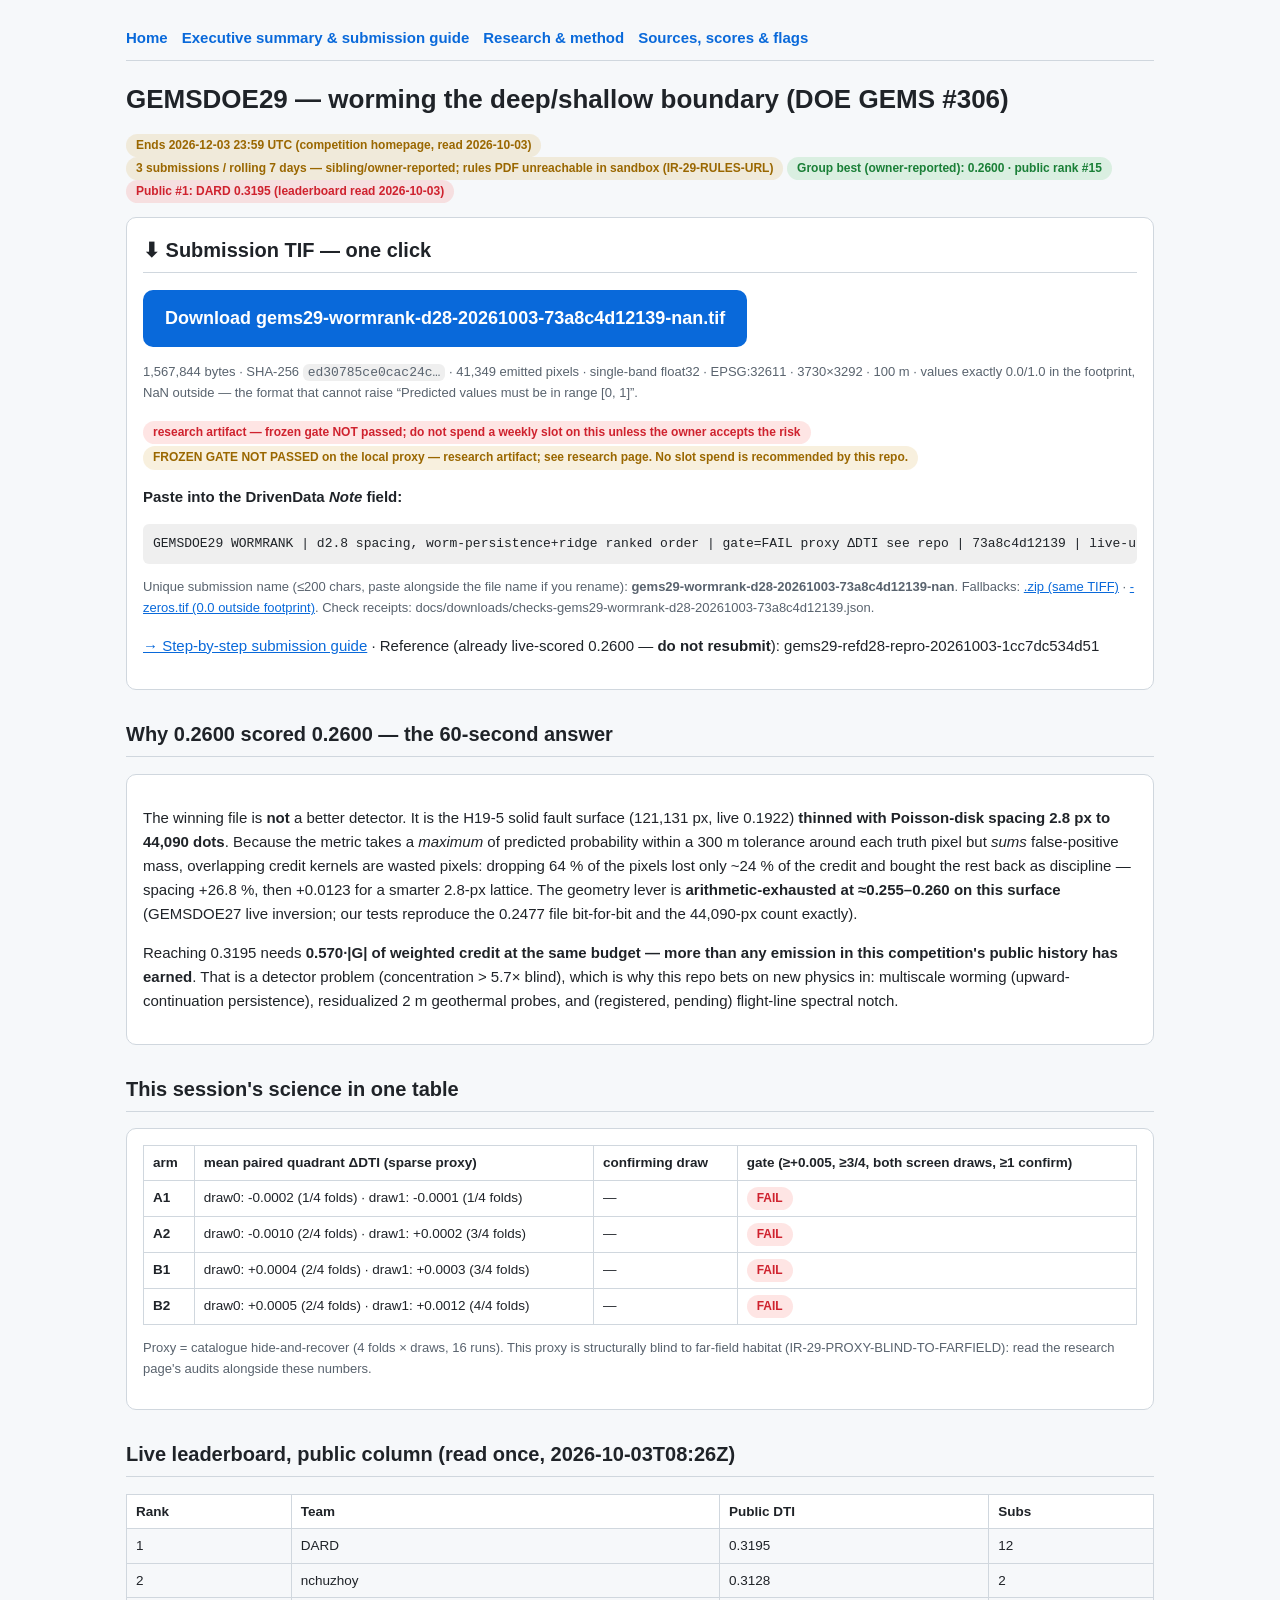
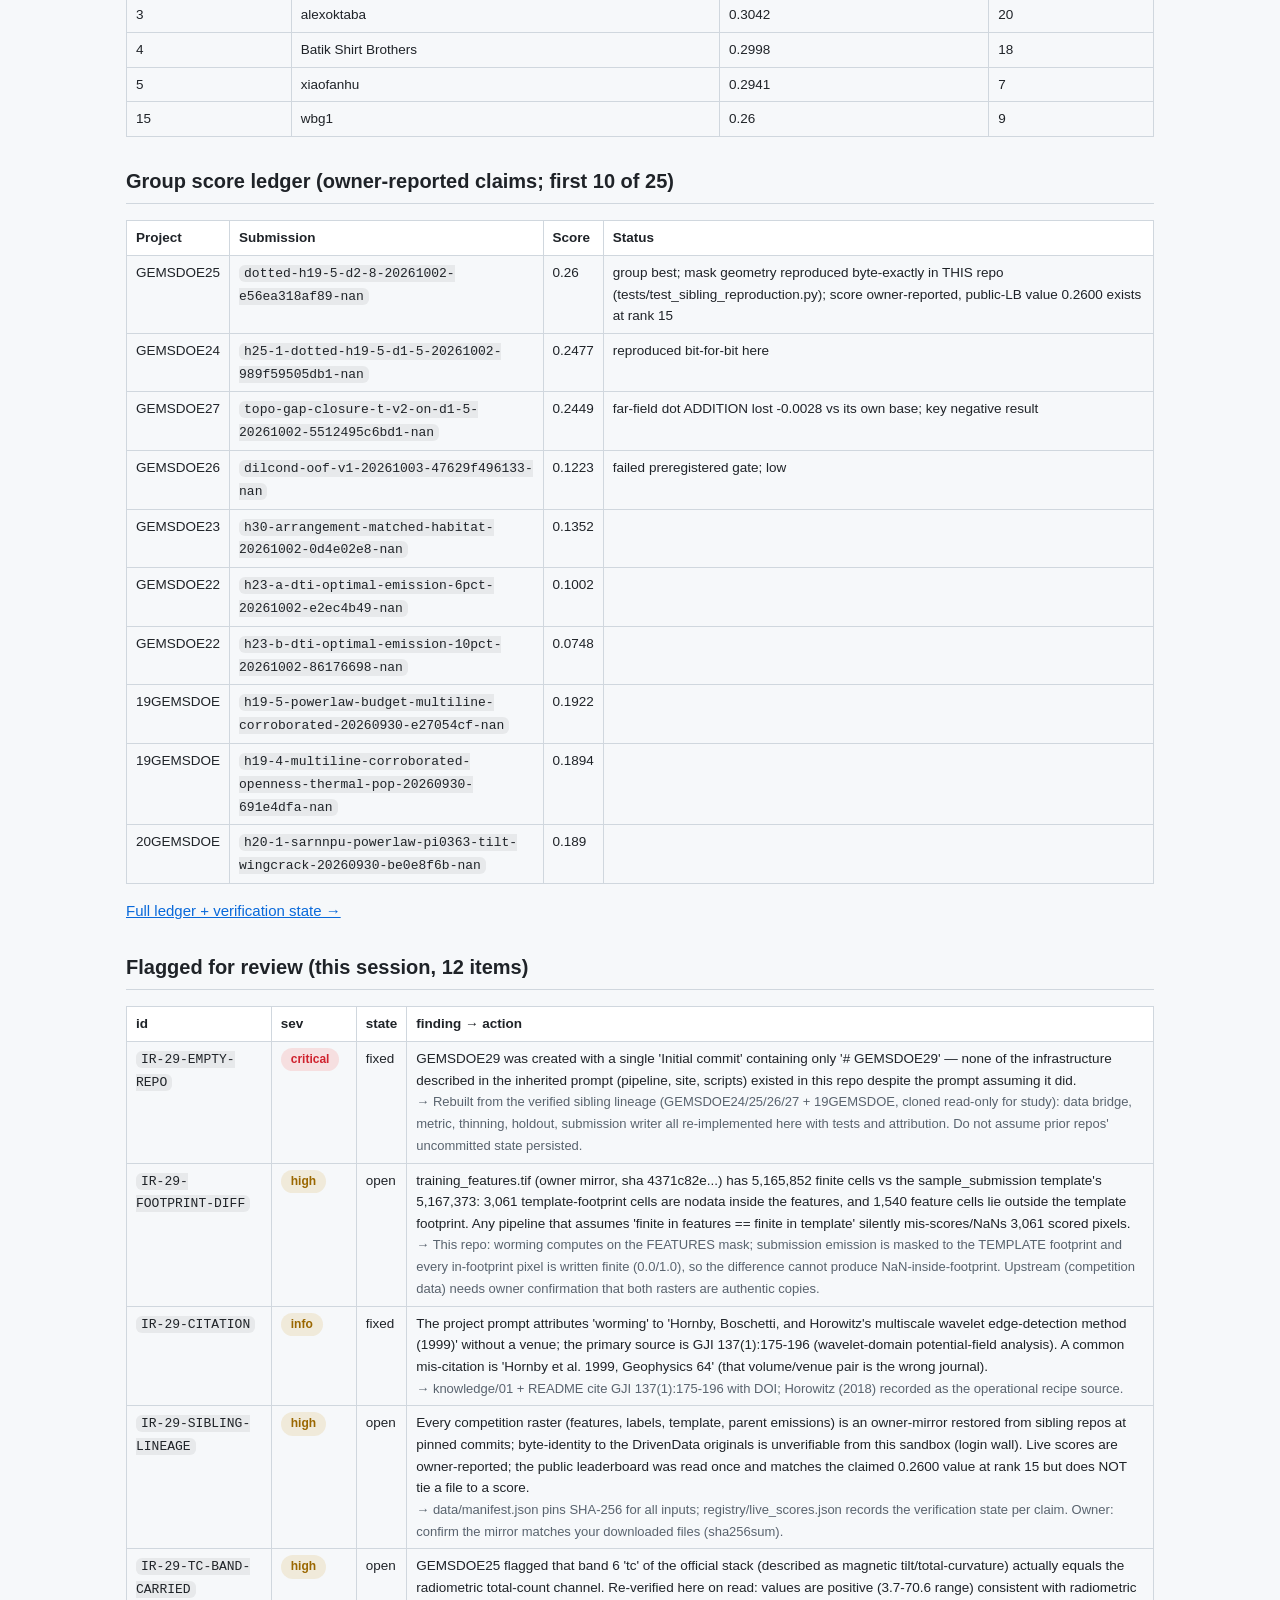
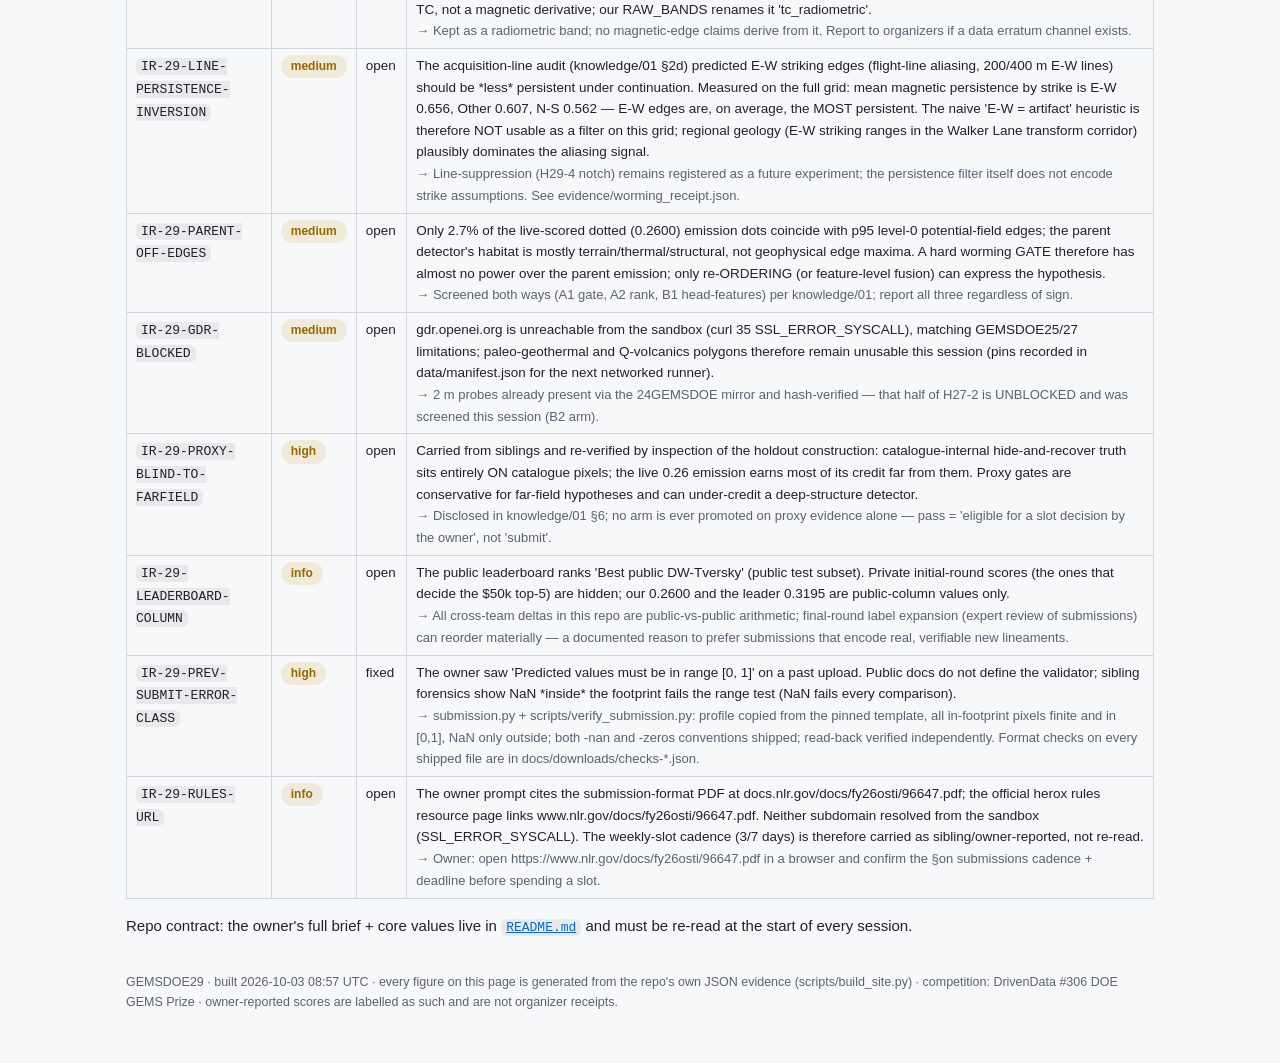
==== index.html @ 58d4c844 "H29 frozen-gate screen complete: all four arms FAIL +0.005 proxy bar (A1 -0.0001/-0.0001, A2 -0.0010" ====
<!doctype html><html lang="en"><head><meta charset="utf-8">
<meta name="viewport" content="width=device-width,initial-scale=1">
<title>GEMSDOE29 — worming the deep/shallow boundary (DOE GEMS #306)</title><style>
:root{--bg:#0f1419;--card:#171e26;--tx:#e6edf3;--mut:#8b98a5;--acc:#4aa3df;--ok:#3fb950;--warn:#d29922;--bad:#f85149;--bd:#2d3640}
@media(prefers-color-scheme:light){:root{--bg:#f6f8fa;--card:#fff;--tx:#1f2328;--mut:#59636e;--bd:#d0d7de;--acc:#0969da;--ok:#1a7f37;--warn:#9a6700;--bad:#cf222e}}
*{box-sizing:border-box}body{margin:0;font:15px/1.6 -apple-system,BlinkMacSystemFont,"Segoe UI",Roboto,Helvetica,Arial,sans-serif;background:var(--bg);color:var(--tx)}
main{max-width:1060px;margin:0 auto;padding:16px}nav{display:flex;gap:14px;flex-wrap:wrap;padding:10px 0;border-bottom:1px solid var(--bd);margin-bottom:18px}
nav a{color:var(--acc);text-decoration:none;font-weight:600}h1{font-size:26px;margin:.2em 0}h2{font-size:20px;margin-top:1.4em;border-bottom:1px solid var(--bd);padding-bottom:6px}h3{font-size:16px;margin-top:1.2em}
.card{background:var(--card);border:1px solid var(--bd);border-radius:10px;padding:16px;margin:14px 0}
.dl{display:inline-block;background:var(--acc);color:#fff!important;font-size:18px;font-weight:700;padding:14px 22px;border-radius:10px;text-decoration:none}
.dl:hover{filter:brightness(1.1)}table{border-collapse:collapse;width:100%;font-size:13.5px}th,td{border:1px solid var(--bd);padding:6px 9px;text-align:left;vertical-align:top}th{background:var(--card)}
.badge{display:inline-block;padding:2px 10px;border-radius:20px;font-size:12px;font-weight:700}
.b-ok{background:rgba(63,185,80,.15);color:var(--ok)}.b-warn{background:rgba(210,153,34,.15);color:var(--warn)}.b-bad{background:rgba(248,81,73,.15);color:var(--bad)}
code,pre{background:rgba(127,127,127,.12);border-radius:6px;font-family:ui-monospace,SFMono-Regular,Menlo,Consolas,monospace;font-size:13px}
pre{padding:10px;overflow:auto}code{padding:1px 5px}a{color:var(--acc)}
.mut{color:var(--mut);font-size:13px}.num{font-variant-numeric:tabular-nums}footer{margin:34px 0;color:var(--mut);font-size:12.5px}
</style></head><body><main>
<nav><a href="index.html">Home</a><a href="docs/executive-summary.html">Executive summary &amp; submission guide</a><a href="docs/research.html">Research &amp; method</a><a href="docs/sources.html">Sources, scores &amp; flags</a></nav>
<h1>GEMSDOE29 — worming the deep/shallow boundary (DOE GEMS #306)</h1>

<p class="mut"><span class="badge b-warn">Ends 2026-12-03 23:59 UTC (competition homepage, read 2026-10-03)</span>
<span class="badge b-warn">3 submissions / rolling 7 days — sibling/owner-reported; rules PDF unreachable in sandbox (IR-29-RULES-URL)</span>
<span class="badge b-ok">Group best (owner-reported): 0.2600 · public rank #15</span>
<span class="badge b-bad">Public #1: DARD 0.3195 (leaderboard read 2026-10-03)</span></p>

<div class="card" id="download">
<h2 style="margin-top:0">⬇ Submission TIF — one click</h2>
<p><a class="dl" href="docs/downloads/gems29-wormrank-d28-20261003-73a8c4d12139-nan.tif">Download gems29-wormrank-d28-20261003-73a8c4d12139-nan.tif</a></p>
<p class="mut">1,567,844 bytes · SHA-256 <code>ed30785ce0cac24c…</code> ·
41,349 emitted pixels · single-band float32 · EPSG:32611 · 3730×3292 · 100 m ·
values exactly 0.0/1.0 in the footprint, NaN outside — the format that cannot raise
“Predicted values must be in range [0, 1]”.</p>
<p><span class="badge b-bad">research artifact — frozen gate NOT passed; do not spend a weekly slot on this unless the owner accepts the risk</span>
<span class="badge b-warn">FROZEN GATE NOT PASSED on the local proxy — research artifact; see research page. No slot spend is recommended by this repo.</span></p>
<p><b>Paste into the DrivenData <i>Note</i> field:</b></p>
<pre>GEMSDOE29 WORMRANK | d2.8 spacing, worm-persistence+ridge ranked order | gate=FAIL proxy ΔDTI see repo | 73a8c4d12139 | live-unverified</pre>
<p class="mut">Unique submission name (≤200 chars, paste alongside the file name if you rename):
<b>gems29-wormrank-d28-20261003-73a8c4d12139-nan</b>. Fallbacks: <a href="docs/downloads/gems29-wormrank-d28-20261003-73a8c4d12139-nan.zip">.zip (same TIFF)</a> ·
<a href="docs/downloads/gems29-wormrank-d28-20261003-73a8c4d12139-zeros.tif">-zeros.tif (0.0 outside footprint)</a>.
Check receipts: docs/downloads/checks-gems29-wormrank-d28-20261003-73a8c4d12139.json.</p>
<p><a href="docs/executive-summary.html">→ Step-by-step submission guide</a> ·
Reference (already live-scored 0.2600 — <b>do not resubmit</b>):
gems29-refd28-repro-20261003-1cc7dc534d51</p>
</div>
<h2>Why 0.2600 scored 0.2600 — the 60-second answer</h2>
<div class="card"><p>The winning file is <b>not</b> a better detector. It is the H19-5 solid fault
surface (121,131 px, live 0.1922) <b>thinned with Poisson-disk spacing 2.8 px to 44,090 dots</b>.
Because the metric takes a <i>maximum</i> of predicted probability within a 300 m tolerance around each
truth pixel but <i>sums</i> false-positive mass, overlapping credit kernels are wasted pixels: dropping
64 % of the pixels lost only ~24 % of the credit and bought the rest back as
discipline — spacing +26.8 %, then +0.0123 for a smarter 2.8-px lattice. The geometry lever is
<b>arithmetic-exhausted at ≈0.255–0.260 on this surface</b> (GEMSDOE27 live inversion; our tests
reproduce the 0.2477 file bit-for-bit and the 44,090-px count exactly).</p>
<p>Reaching 0.3195 needs <b>0.570·|G| of weighted credit at the same budget — more than any emission
in this competition's public history has earned</b>. That is a detector problem (concentration &gt; 5.7×
blind), which is why this repo bets on new physics in: multiscale worming (upward-continuation
persistence), residualized 2 m geothermal probes, and (registered, pending) flight-line spectral notch.</p></div>
<h2>This session's science in one table</h2>
<div class='card'><table><tr><th>arm</th><th>mean paired quadrant ΔDTI (sparse proxy)</th><th>confirming draw</th><th>gate (≥+0.005, ≥3/4, both screen draws, ≥1 confirm)</th></tr><tr><td><b>A1</b></td><td>draw0: -0.0002 (1/4 folds) · draw1: -0.0001 (1/4 folds)</td><td>—</td><td><span class="badge b-bad">FAIL</span></td></tr><tr><td><b>A2</b></td><td>draw0: -0.0010 (2/4 folds) · draw1: +0.0002 (3/4 folds)</td><td>—</td><td><span class="badge b-bad">FAIL</span></td></tr><tr><td><b>B1</b></td><td>draw0: +0.0004 (2/4 folds) · draw1: +0.0003 (3/4 folds)</td><td>—</td><td><span class="badge b-bad">FAIL</span></td></tr><tr><td><b>B2</b></td><td>draw0: +0.0005 (2/4 folds) · draw1: +0.0012 (4/4 folds)</td><td>—</td><td><span class="badge b-bad">FAIL</span></td></tr></table><p class='mut'>Proxy = catalogue hide-and-recover (4 folds × draws, 16 runs). This proxy is structurally blind to far-field habitat (IR-29-PROXY-BLIND-TO-FARFIELD): read the research page's audits alongside these numbers.</p></div>
<h2>Live leaderboard, public column (read once, 2026-10-03T08:26Z)</h2>
<table><tr><th>Rank</th><th>Team</th><th>Public DTI</th><th>Subs</th></tr><tr><td class='num'>1</td><td>DARD</td><td class='num'>0.3195</td><td class='num'>12</td></tr><tr><td class='num'>2</td><td>nchuzhoy</td><td class='num'>0.3128</td><td class='num'>2</td></tr><tr><td class='num'>3</td><td>alexoktaba</td><td class='num'>0.3042</td><td class='num'>20</td></tr><tr><td class='num'>4</td><td>Batik Shirt Brothers</td><td class='num'>0.2998</td><td class='num'>18</td></tr><tr><td class='num'>5</td><td>xiaofanhu</td><td class='num'>0.2941</td><td class='num'>7</td></tr><tr><td class='num'>15</td><td>wbg1</td><td class='num'>0.26</td><td class='num'>9</td></tr></table>
<h2>Group score ledger (owner-reported claims; first 10 of 25)</h2>
<table><tr><th>Project</th><th>Submission</th><th>Score</th><th>Status</th></tr><tr><td>GEMSDOE25</td><td><code>dotted-h19-5-d2-8-20261002-e56ea318af89-nan</code></td><td class='num'>0.26</td><td>group best; mask geometry reproduced byte-exactly in THIS repo (tests/test_sibling_reproduction.py); score owner-reported, public-LB value 0.2600 exists at rank 15</td></tr><tr><td>GEMSDOE24</td><td><code>h25-1-dotted-h19-5-d1-5-20261002-989f59505db1-nan</code></td><td class='num'>0.2477</td><td>reproduced bit-for-bit here</td></tr><tr><td>GEMSDOE27</td><td><code>topo-gap-closure-t-v2-on-d1-5-20261002-5512495c6bd1-nan</code></td><td class='num'>0.2449</td><td>far-field dot ADDITION lost -0.0028 vs its own base; key negative result</td></tr><tr><td>GEMSDOE26</td><td><code>dilcond-oof-v1-20261003-47629f496133-nan</code></td><td class='num'>0.1223</td><td>failed preregistered gate; low</td></tr><tr><td>GEMSDOE23</td><td><code>h30-arrangement-matched-habitat-20261002-0d4e02e8-nan</code></td><td class='num'>0.1352</td><td></td></tr><tr><td>GEMSDOE22</td><td><code>h23-a-dti-optimal-emission-6pct-20261002-e2ec4b49-nan</code></td><td class='num'>0.1002</td><td></td></tr><tr><td>GEMSDOE22</td><td><code>h23-b-dti-optimal-emission-10pct-20261002-86176698-nan</code></td><td class='num'>0.0748</td><td></td></tr><tr><td>19GEMSDOE</td><td><code>h19-5-powerlaw-budget-multiline-corroborated-20260930-e27054cf-nan</code></td><td class='num'>0.1922</td><td></td></tr><tr><td>19GEMSDOE</td><td><code>h19-4-multiline-corroborated-openness-thermal-pop-20260930-691e4dfa-nan</code></td><td class='num'>0.1894</td><td></td></tr><tr><td>20GEMSDOE</td><td><code>h20-1-sarnnpu-powerlaw-pi0363-tilt-wingcrack-20260930-be0e8f6b-nan</code></td><td class='num'>0.189</td><td></td></tr></table>
<p><a href="docs/sources.html">Full ledger + verification state →</a></p>
<h2>Flagged for review (this session, 12 items)</h2>
<table><tr><th>id</th><th>sev</th><th>state</th><th>finding → action</th></tr><tr><td><code>IR-29-EMPTY-REPO</code></td><td><span class="badge b-bad">critical</span></td><td>fixed</td><td>GEMSDOE29 was created with a single 'Initial commit' containing only '# GEMSDOE29' — none of the infrastructure described in the inherited prompt (pipeline, site, scripts) existed in this repo despite the prompt assuming it did.<br><span class='mut'>→ Rebuilt from the verified sibling lineage (GEMSDOE24/25/26/27 + 19GEMSDOE, cloned read-only for study): data bridge, metric, thinning, holdout, submission writer all re-implemented here with tests and attribution. Do not assume prior repos' uncommitted state persisted.</span></td></tr><tr><td><code>IR-29-FOOTPRINT-DIFF</code></td><td><span class="badge b-warn">high</span></td><td>open</td><td>training_features.tif (owner mirror, sha 4371c82e...) has 5,165,852 finite cells vs the sample_submission template's 5,167,373: 3,061 template-footprint cells are nodata inside the features, and 1,540 feature cells lie outside the template footprint. Any pipeline that assumes 'finite in features == finite in template' silently mis-scores/NaNs 3,061 scored pixels.<br><span class='mut'>→ This repo: worming computes on the FEATURES mask; submission emission is masked to the TEMPLATE footprint and every in-footprint pixel is written finite (0.0/1.0), so the difference cannot produce NaN-inside-footprint. Upstream (competition data) needs owner confirmation that both rasters are authentic copies.</span></td></tr><tr><td><code>IR-29-CITATION</code></td><td><span class="badge b-warn">info</span></td><td>fixed</td><td>The project prompt attributes 'worming' to 'Hornby, Boschetti, and Horowitz's multiscale wavelet edge-detection method (1999)' without a venue; the primary source is GJI 137(1):175-196 (wavelet-domain potential-field analysis). A common mis-citation is 'Hornby et al. 1999, Geophysics 64' (that volume/venue pair is the wrong journal).<br><span class='mut'>→ knowledge/01 + README cite GJI 137(1):175-196 with DOI; Horowitz (2018) recorded as the operational recipe source.</span></td></tr><tr><td><code>IR-29-SIBLING-LINEAGE</code></td><td><span class="badge b-warn">high</span></td><td>open</td><td>Every competition raster (features, labels, template, parent emissions) is an owner-mirror restored from sibling repos at pinned commits; byte-identity to the DrivenData originals is unverifiable from this sandbox (login wall). Live scores are owner-reported; the public leaderboard was read once and matches the claimed 0.2600 value at rank 15 but does NOT tie a file to a score.<br><span class='mut'>→ data/manifest.json pins SHA-256 for all inputs; registry/live_scores.json records the verification state per claim. Owner: confirm the mirror matches your downloaded files (sha256sum).</span></td></tr><tr><td><code>IR-29-TC-BAND-CARRIED</code></td><td><span class="badge b-warn">high</span></td><td>open</td><td>GEMSDOE25 flagged that band 6 'tc' of the official stack (described as magnetic tilt/total-curvature) actually equals the radiometric total-count channel. Re-verified here on read: values are positive (3.7-70.6 range) consistent with radiometric TC, not a magnetic derivative; our RAW_BANDS renames it 'tc_radiometric'.<br><span class='mut'>→ Kept as a radiometric band; no magnetic-edge claims derive from it. Report to organizers if a data erratum channel exists.</span></td></tr><tr><td><code>IR-29-LINE-PERSISTENCE-INVERSION</code></td><td><span class="badge b-warn">medium</span></td><td>open</td><td>The acquisition-line audit (knowledge/01 §2d) predicted E-W striking edges (flight-line aliasing, 200/400 m E-W lines) should be *less* persistent under continuation. Measured on the full grid: mean magnetic persistence by strike is E-W 0.656, Other 0.607, N-S 0.562 — E-W edges are, on average, the MOST persistent. The naive 'E-W = artifact' heuristic is therefore NOT usable as a filter on this grid; regional geology (E-W striking ranges in the Walker Lane transform corridor) plausibly dominates the aliasing signal.<br><span class='mut'>→ Line-suppression (H29-4 notch) remains registered as a future experiment; the persistence filter itself does not encode strike assumptions. See evidence/worming_receipt.json.</span></td></tr><tr><td><code>IR-29-PARENT-OFF-EDGES</code></td><td><span class="badge b-warn">medium</span></td><td>open</td><td>Only 2.7% of the live-scored dotted (0.2600) emission dots coincide with p95 level-0 potential-field edges; the parent detector's habitat is mostly terrain/thermal/structural, not geophysical edge maxima. A hard worming GATE therefore has almost no power over the parent emission; only re-ORDERING (or feature-level fusion) can express the hypothesis.<br><span class='mut'>→ Screened both ways (A1 gate, A2 rank, B1 head-features) per knowledge/01; report all three regardless of sign.</span></td></tr><tr><td><code>IR-29-GDR-BLOCKED</code></td><td><span class="badge b-warn">medium</span></td><td>open</td><td>gdr.openei.org is unreachable from the sandbox (curl 35 SSL_ERROR_SYSCALL), matching GEMSDOE25/27 limitations; paleo-geothermal and Q-volcanics polygons therefore remain unusable this session (pins recorded in data/manifest.json for the next networked runner).<br><span class='mut'>→ 2 m probes already present via the 24GEMSDOE mirror and hash-verified — that half of H27-2 is UNBLOCKED and was screened this session (B2 arm).</span></td></tr><tr><td><code>IR-29-PROXY-BLIND-TO-FARFIELD</code></td><td><span class="badge b-warn">high</span></td><td>open</td><td>Carried from siblings and re-verified by inspection of the holdout construction: catalogue-internal hide-and-recover truth sits entirely ON catalogue pixels; the live 0.26 emission earns most of its credit far from them. Proxy gates are conservative for far-field hypotheses and can under-credit a deep-structure detector.<br><span class='mut'>→ Disclosed in knowledge/01 §6; no arm is ever promoted on proxy evidence alone — pass = 'eligible for a slot decision by the owner', not 'submit'.</span></td></tr><tr><td><code>IR-29-LEADERBOARD-COLUMN</code></td><td><span class="badge b-warn">info</span></td><td>open</td><td>The public leaderboard ranks 'Best public DW-Tversky' (public test subset). Private initial-round scores (the ones that decide the $50k top-5) are hidden; our 0.2600 and the leader 0.3195 are public-column values only.<br><span class='mut'>→ All cross-team deltas in this repo are public-vs-public arithmetic; final-round label expansion (expert review of submissions) can reorder materially — a documented reason to prefer submissions that encode real, verifiable new lineaments.</span></td></tr><tr><td><code>IR-29-PREV-SUBMIT-ERROR-CLASS</code></td><td><span class="badge b-warn">high</span></td><td>fixed</td><td>The owner saw 'Predicted values must be in range [0, 1]' on a past upload. Public docs do not define the validator; sibling forensics show NaN *inside* the footprint fails the range test (NaN fails every comparison).<br><span class='mut'>→ submission.py + scripts/verify_submission.py: profile copied from the pinned template, all in-footprint pixels finite and in [0,1], NaN only outside; both -nan and -zeros conventions shipped; read-back verified independently. Format checks on every shipped file are in docs/downloads/checks-*.json.</span></td></tr><tr><td><code>IR-29-RULES-URL</code></td><td><span class="badge b-warn">info</span></td><td>open</td><td>The owner prompt cites the submission-format PDF at docs.nlr.gov/docs/fy26osti/96647.pdf; the official herox rules resource page links www.nlr.gov/docs/fy26osti/96647.pdf. Neither subdomain resolved from the sandbox (SSL_ERROR_SYSCALL). The weekly-slot cadence (3/7 days) is therefore carried as sibling/owner-reported, not re-read.<br><span class='mut'>→ Owner: open https://www.nlr.gov/docs/fy26osti/96647.pdf in a browser and confirm the §on submissions cadence + deadline before spending a slot.</span></td></tr></table>
<p>Repo contract: the owner's full brief + core values live in <a href="https://github.com/buffedlizard55-lab/GEMSDOE29/blob/main/README.md"><code>README.md</code></a> and must be re-read at the start of every session.</p>

<footer>GEMSDOE29 · built 2026-10-03 08:57 UTC · every figure on this page is generated from the repo's own JSON
evidence (scripts/build_site.py) · competition: DrivenData #306 DOE GEMS Prize · owner-reported
scores are labelled as such and are not organizer receipts.</footer>
</main></body></html>
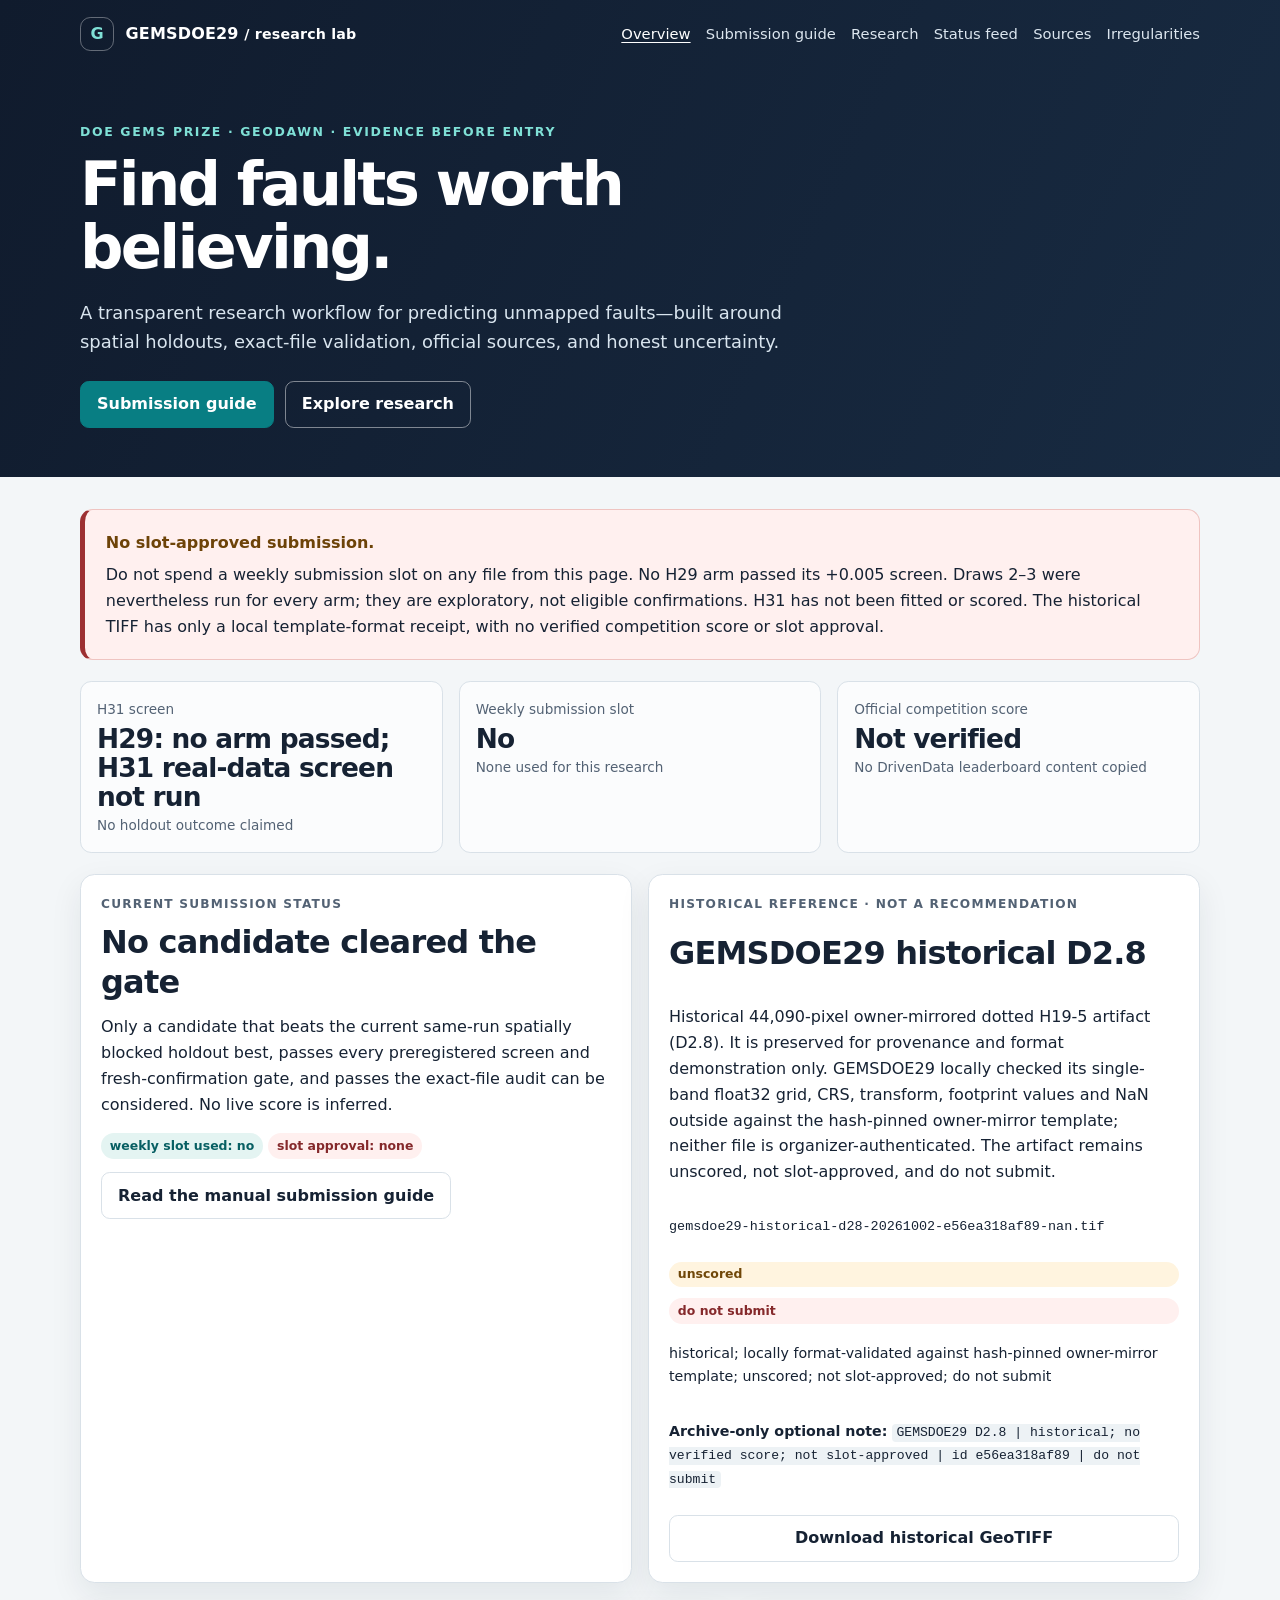
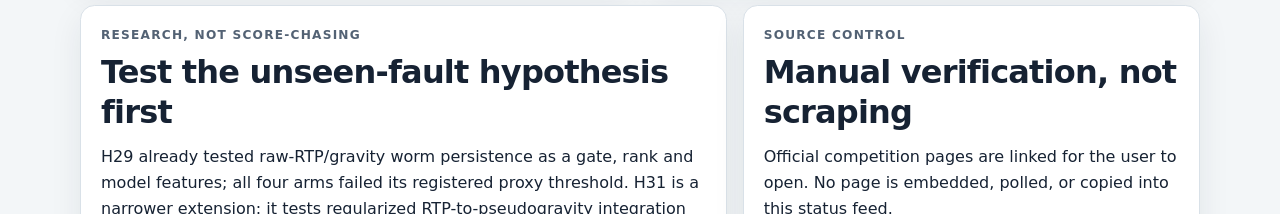
==== commit 86dc1a3a: "Route legacy Pages root to the docs site Co-authored-by: arena-agent <297053741+arena-agent@users.no" ====
--- a/index.html
+++ b/index.html
@@ -1,72 +1 @@
-<!doctype html><html lang="en"><head><meta charset="utf-8">
-<meta name="viewport" content="width=device-width,initial-scale=1">
-<title>GEMSDOE29 — worming the deep/shallow boundary (DOE GEMS #306)</title><style>
-:root{--bg:#0f1419;--card:#171e26;--tx:#e6edf3;--mut:#8b98a5;--acc:#4aa3df;--ok:#3fb950;--warn:#d29922;--bad:#f85149;--bd:#2d3640}
-@media(prefers-color-scheme:light){:root{--bg:#f6f8fa;--card:#fff;--tx:#1f2328;--mut:#59636e;--bd:#d0d7de;--acc:#0969da;--ok:#1a7f37;--warn:#9a6700;--bad:#cf222e}}
-*{box-sizing:border-box}body{margin:0;font:15px/1.6 -apple-system,BlinkMacSystemFont,"Segoe UI",Roboto,Helvetica,Arial,sans-serif;background:var(--bg);color:var(--tx)}
-main{max-width:1060px;margin:0 auto;padding:16px}nav{display:flex;gap:14px;flex-wrap:wrap;padding:10px 0;border-bottom:1px solid var(--bd);margin-bottom:18px}
-nav a{color:var(--acc);text-decoration:none;font-weight:600}h1{font-size:26px;margin:.2em 0}h2{font-size:20px;margin-top:1.4em;border-bottom:1px solid var(--bd);padding-bottom:6px}h3{font-size:16px;margin-top:1.2em}
-.card{background:var(--card);border:1px solid var(--bd);border-radius:10px;padding:16px;margin:14px 0}
-.dl{display:inline-block;background:var(--acc);color:#fff!important;font-size:18px;font-weight:700;padding:14px 22px;border-radius:10px;text-decoration:none}
-.dl:hover{filter:brightness(1.1)}table{border-collapse:collapse;width:100%;font-size:13.5px}th,td{border:1px solid var(--bd);padding:6px 9px;text-align:left;vertical-align:top}th{background:var(--card)}
-.badge{display:inline-block;padding:2px 10px;border-radius:20px;font-size:12px;font-weight:700}
-.b-ok{background:rgba(63,185,80,.15);color:var(--ok)}.b-warn{background:rgba(210,153,34,.15);color:var(--warn)}.b-bad{background:rgba(248,81,73,.15);color:var(--bad)}
-code,pre{background:rgba(127,127,127,.12);border-radius:6px;font-family:ui-monospace,SFMono-Regular,Menlo,Consolas,monospace;font-size:13px}
-pre{padding:10px;overflow:auto}code{padding:1px 5px}a{color:var(--acc)}
-.mut{color:var(--mut);font-size:13px}.num{font-variant-numeric:tabular-nums}footer{margin:34px 0;color:var(--mut);font-size:12.5px}
-</style></head><body><main>
-<nav><a href="index.html">Home</a><a href="docs/executive-summary.html">Executive summary &amp; submission guide</a><a href="docs/research.html">Research &amp; method</a><a href="docs/sources.html">Sources, scores &amp; flags</a></nav>
-<h1>GEMSDOE29 — worming the deep/shallow boundary (DOE GEMS #306)</h1>
-
-<p class="mut"><span class="badge b-warn">Ends 2026-12-03 23:59 UTC (competition homepage, read 2026-10-03)</span>
-<span class="badge b-warn">3 submissions / rolling 7 days — sibling/owner-reported; rules PDF unreachable in sandbox (IR-29-RULES-URL)</span>
-<span class="badge b-ok">Group best (owner-reported): 0.2600 · public rank #15</span>
-<span class="badge b-bad">Public #1: DARD 0.3195 (leaderboard read 2026-10-03)</span></p>
-
-<div class="card" id="download">
-<h2 style="margin-top:0">⬇ Submission TIF — one click</h2>
-<p><a class="dl" href="docs/downloads/gems29-wormrank-d28-20261003-73a8c4d12139-nan.tif">Download gems29-wormrank-d28-20261003-73a8c4d12139-nan.tif</a></p>
-<p class="mut">1,567,844 bytes · SHA-256 <code>ed30785ce0cac24c…</code> ·
-41,349 emitted pixels · single-band float32 · EPSG:32611 · 3730×3292 · 100 m ·
-values exactly 0.0/1.0 in the footprint, NaN outside — the format that cannot raise
-“Predicted values must be in range [0, 1]”.</p>
-<p><span class="badge b-bad">research artifact — frozen gate NOT passed; do not spend a weekly slot on this unless the owner accepts the risk</span>
-<span class="badge b-warn">FROZEN GATE NOT PASSED on the local proxy — research artifact; see research page. No slot spend is recommended by this repo.</span></p>
-<p><b>Paste into the DrivenData <i>Note</i> field:</b></p>
-<pre>GEMSDOE29 WORMRANK | d2.8 spacing, worm-persistence+ridge ranked order | gate=FAIL proxy ΔDTI see repo | 73a8c4d12139 | live-unverified</pre>
-<p class="mut">Unique submission name (≤200 chars, paste alongside the file name if you rename):
-<b>gems29-wormrank-d28-20261003-73a8c4d12139-nan</b>. Fallbacks: <a href="docs/downloads/gems29-wormrank-d28-20261003-73a8c4d12139-nan.zip">.zip (same TIFF)</a> ·
-<a href="docs/downloads/gems29-wormrank-d28-20261003-73a8c4d12139-zeros.tif">-zeros.tif (0.0 outside footprint)</a>.
-Check receipts: docs/downloads/checks-gems29-wormrank-d28-20261003-73a8c4d12139.json.</p>
-<p><a href="docs/executive-summary.html">→ Step-by-step submission guide</a> ·
-Reference (already live-scored 0.2600 — <b>do not resubmit</b>):
-gems29-refd28-repro-20261003-1cc7dc534d51</p>
-</div>
-<h2>Why 0.2600 scored 0.2600 — the 60-second answer</h2>
-<div class="card"><p>The winning file is <b>not</b> a better detector. It is the H19-5 solid fault
-surface (121,131 px, live 0.1922) <b>thinned with Poisson-disk spacing 2.8 px to 44,090 dots</b>.
-Because the metric takes a <i>maximum</i> of predicted probability within a 300 m tolerance around each
-truth pixel but <i>sums</i> false-positive mass, overlapping credit kernels are wasted pixels: dropping
-64 % of the pixels lost only ~24 % of the credit and bought the rest back as
-discipline — spacing +26.8 %, then +0.0123 for a smarter 2.8-px lattice. The geometry lever is
-<b>arithmetic-exhausted at ≈0.255–0.260 on this surface</b> (GEMSDOE27 live inversion; our tests
-reproduce the 0.2477 file bit-for-bit and the 44,090-px count exactly).</p>
-<p>Reaching 0.3195 needs <b>0.570·|G| of weighted credit at the same budget — more than any emission
-in this competition's public history has earned</b>. That is a detector problem (concentration &gt; 5.7×
-blind), which is why this repo bets on new physics in: multiscale worming (upward-continuation
-persistence), residualized 2 m geothermal probes, and (registered, pending) flight-line spectral notch.</p></div>
-<h2>This session's science in one table</h2>
-<div class='card'><table><tr><th>arm</th><th>mean paired quadrant ΔDTI (sparse proxy)</th><th>confirming draw</th><th>gate (≥+0.005, ≥3/4, both screen draws, ≥1 confirm)</th></tr><tr><td><b>A1</b></td><td>draw0: -0.0002 (1/4 folds) · draw1: -0.0001 (1/4 folds)</td><td>—</td><td><span class="badge b-bad">FAIL</span></td></tr><tr><td><b>A2</b></td><td>draw0: -0.0010 (2/4 folds) · draw1: +0.0002 (3/4 folds)</td><td>—</td><td><span class="badge b-bad">FAIL</span></td></tr><tr><td><b>B1</b></td><td>draw0: +0.0004 (2/4 folds) · draw1: +0.0003 (3/4 folds)</td><td>—</td><td><span class="badge b-bad">FAIL</span></td></tr><tr><td><b>B2</b></td><td>draw0: +0.0005 (2/4 folds) · draw1: +0.0012 (4/4 folds)</td><td>—</td><td><span class="badge b-bad">FAIL</span></td></tr></table><p class='mut'>Proxy = catalogue hide-and-recover (4 folds × draws, 16 runs). This proxy is structurally blind to far-field habitat (IR-29-PROXY-BLIND-TO-FARFIELD): read the research page's audits alongside these numbers.</p></div>
-<h2>Live leaderboard, public column (read once, 2026-10-03T08:26Z)</h2>
-<table><tr><th>Rank</th><th>Team</th><th>Public DTI</th><th>Subs</th></tr><tr><td class='num'>1</td><td>DARD</td><td class='num'>0.3195</td><td class='num'>12</td></tr><tr><td class='num'>2</td><td>nchuzhoy</td><td class='num'>0.3128</td><td class='num'>2</td></tr><tr><td class='num'>3</td><td>alexoktaba</td><td class='num'>0.3042</td><td class='num'>20</td></tr><tr><td class='num'>4</td><td>Batik Shirt Brothers</td><td class='num'>0.2998</td><td class='num'>18</td></tr><tr><td class='num'>5</td><td>xiaofanhu</td><td class='num'>0.2941</td><td class='num'>7</td></tr><tr><td class='num'>15</td><td>wbg1</td><td class='num'>0.26</td><td class='num'>9</td></tr></table>
-<h2>Group score ledger (owner-reported claims; first 10 of 25)</h2>
-<table><tr><th>Project</th><th>Submission</th><th>Score</th><th>Status</th></tr><tr><td>GEMSDOE25</td><td><code>dotted-h19-5-d2-8-20261002-e56ea318af89-nan</code></td><td class='num'>0.26</td><td>group best; mask geometry reproduced byte-exactly in THIS repo (tests/test_sibling_reproduction.py); score owner-reported, public-LB value 0.2600 exists at rank 15</td></tr><tr><td>GEMSDOE24</td><td><code>h25-1-dotted-h19-5-d1-5-20261002-989f59505db1-nan</code></td><td class='num'>0.2477</td><td>reproduced bit-for-bit here</td></tr><tr><td>GEMSDOE27</td><td><code>topo-gap-closure-t-v2-on-d1-5-20261002-5512495c6bd1-nan</code></td><td class='num'>0.2449</td><td>far-field dot ADDITION lost -0.0028 vs its own base; key negative result</td></tr><tr><td>GEMSDOE26</td><td><code>dilcond-oof-v1-20261003-47629f496133-nan</code></td><td class='num'>0.1223</td><td>failed preregistered gate; low</td></tr><tr><td>GEMSDOE23</td><td><code>h30-arrangement-matched-habitat-20261002-0d4e02e8-nan</code></td><td class='num'>0.1352</td><td></td></tr><tr><td>GEMSDOE22</td><td><code>h23-a-dti-optimal-emission-6pct-20261002-e2ec4b49-nan</code></td><td class='num'>0.1002</td><td></td></tr><tr><td>GEMSDOE22</td><td><code>h23-b-dti-optimal-emission-10pct-20261002-86176698-nan</code></td><td class='num'>0.0748</td><td></td></tr><tr><td>19GEMSDOE</td><td><code>h19-5-powerlaw-budget-multiline-corroborated-20260930-e27054cf-nan</code></td><td class='num'>0.1922</td><td></td></tr><tr><td>19GEMSDOE</td><td><code>h19-4-multiline-corroborated-openness-thermal-pop-20260930-691e4dfa-nan</code></td><td class='num'>0.1894</td><td></td></tr><tr><td>20GEMSDOE</td><td><code>h20-1-sarnnpu-powerlaw-pi0363-tilt-wingcrack-20260930-be0e8f6b-nan</code></td><td class='num'>0.189</td><td></td></tr></table>
-<p><a href="docs/sources.html">Full ledger + verification state →</a></p>
-<h2>Flagged for review (this session, 12 items)</h2>
-<table><tr><th>id</th><th>sev</th><th>state</th><th>finding → action</th></tr><tr><td><code>IR-29-EMPTY-REPO</code></td><td><span class="badge b-bad">critical</span></td><td>fixed</td><td>GEMSDOE29 was created with a single 'Initial commit' containing only '# GEMSDOE29' — none of the infrastructure described in the inherited prompt (pipeline, site, scripts) existed in this repo despite the prompt assuming it did.<br><span class='mut'>→ Rebuilt from the verified sibling lineage (GEMSDOE24/25/26/27 + 19GEMSDOE, cloned read-only for study): data bridge, metric, thinning, holdout, submission writer all re-implemented here with tests and attribution. Do not assume prior repos' uncommitted state persisted.</span></td></tr><tr><td><code>IR-29-FOOTPRINT-DIFF</code></td><td><span class="badge b-warn">high</span></td><td>open</td><td>training_features.tif (owner mirror, sha 4371c82e...) has 5,165,852 finite cells vs the sample_submission template's 5,167,373: 3,061 template-footprint cells are nodata inside the features, and 1,540 feature cells lie outside the template footprint. Any pipeline that assumes 'finite in features == finite in template' silently mis-scores/NaNs 3,061 scored pixels.<br><span class='mut'>→ This repo: worming computes on the FEATURES mask; submission emission is masked to the TEMPLATE footprint and every in-footprint pixel is written finite (0.0/1.0), so the difference cannot produce NaN-inside-footprint. Upstream (competition data) needs owner confirmation that both rasters are authentic copies.</span></td></tr><tr><td><code>IR-29-CITATION</code></td><td><span class="badge b-warn">info</span></td><td>fixed</td><td>The project prompt attributes 'worming' to 'Hornby, Boschetti, and Horowitz's multiscale wavelet edge-detection method (1999)' without a venue; the primary source is GJI 137(1):175-196 (wavelet-domain potential-field analysis). A common mis-citation is 'Hornby et al. 1999, Geophysics 64' (that volume/venue pair is the wrong journal).<br><span class='mut'>→ knowledge/01 + README cite GJI 137(1):175-196 with DOI; Horowitz (2018) recorded as the operational recipe source.</span></td></tr><tr><td><code>IR-29-SIBLING-LINEAGE</code></td><td><span class="badge b-warn">high</span></td><td>open</td><td>Every competition raster (features, labels, template, parent emissions) is an owner-mirror restored from sibling repos at pinned commits; byte-identity to the DrivenData originals is unverifiable from this sandbox (login wall). Live scores are owner-reported; the public leaderboard was read once and matches the claimed 0.2600 value at rank 15 but does NOT tie a file to a score.<br><span class='mut'>→ data/manifest.json pins SHA-256 for all inputs; registry/live_scores.json records the verification state per claim. Owner: confirm the mirror matches your downloaded files (sha256sum).</span></td></tr><tr><td><code>IR-29-TC-BAND-CARRIED</code></td><td><span class="badge b-warn">high</span></td><td>open</td><td>GEMSDOE25 flagged that band 6 'tc' of the official stack (described as magnetic tilt/total-curvature) actually equals the radiometric total-count channel. Re-verified here on read: values are positive (3.7-70.6 range) consistent with radiometric TC, not a magnetic derivative; our RAW_BANDS renames it 'tc_radiometric'.<br><span class='mut'>→ Kept as a radiometric band; no magnetic-edge claims derive from it. Report to organizers if a data erratum channel exists.</span></td></tr><tr><td><code>IR-29-LINE-PERSISTENCE-INVERSION</code></td><td><span class="badge b-warn">medium</span></td><td>open</td><td>The acquisition-line audit (knowledge/01 §2d) predicted E-W striking edges (flight-line aliasing, 200/400 m E-W lines) should be *less* persistent under continuation. Measured on the full grid: mean magnetic persistence by strike is E-W 0.656, Other 0.607, N-S 0.562 — E-W edges are, on average, the MOST persistent. The naive 'E-W = artifact' heuristic is therefore NOT usable as a filter on this grid; regional geology (E-W striking ranges in the Walker Lane transform corridor) plausibly dominates the aliasing signal.<br><span class='mut'>→ Line-suppression (H29-4 notch) remains registered as a future experiment; the persistence filter itself does not encode strike assumptions. See evidence/worming_receipt.json.</span></td></tr><tr><td><code>IR-29-PARENT-OFF-EDGES</code></td><td><span class="badge b-warn">medium</span></td><td>open</td><td>Only 2.7% of the live-scored dotted (0.2600) emission dots coincide with p95 level-0 potential-field edges; the parent detector's habitat is mostly terrain/thermal/structural, not geophysical edge maxima. A hard worming GATE therefore has almost no power over the parent emission; only re-ORDERING (or feature-level fusion) can express the hypothesis.<br><span class='mut'>→ Screened both ways (A1 gate, A2 rank, B1 head-features) per knowledge/01; report all three regardless of sign.</span></td></tr><tr><td><code>IR-29-GDR-BLOCKED</code></td><td><span class="badge b-warn">medium</span></td><td>open</td><td>gdr.openei.org is unreachable from the sandbox (curl 35 SSL_ERROR_SYSCALL), matching GEMSDOE25/27 limitations; paleo-geothermal and Q-volcanics polygons therefore remain unusable this session (pins recorded in data/manifest.json for the next networked runner).<br><span class='mut'>→ 2 m probes already present via the 24GEMSDOE mirror and hash-verified — that half of H27-2 is UNBLOCKED and was screened this session (B2 arm).</span></td></tr><tr><td><code>IR-29-PROXY-BLIND-TO-FARFIELD</code></td><td><span class="badge b-warn">high</span></td><td>open</td><td>Carried from siblings and re-verified by inspection of the holdout construction: catalogue-internal hide-and-recover truth sits entirely ON catalogue pixels; the live 0.26 emission earns most of its credit far from them. Proxy gates are conservative for far-field hypotheses and can under-credit a deep-structure detector.<br><span class='mut'>→ Disclosed in knowledge/01 §6; no arm is ever promoted on proxy evidence alone — pass = 'eligible for a slot decision by the owner', not 'submit'.</span></td></tr><tr><td><code>IR-29-LEADERBOARD-COLUMN</code></td><td><span class="badge b-warn">info</span></td><td>open</td><td>The public leaderboard ranks 'Best public DW-Tversky' (public test subset). Private initial-round scores (the ones that decide the $50k top-5) are hidden; our 0.2600 and the leader 0.3195 are public-column values only.<br><span class='mut'>→ All cross-team deltas in this repo are public-vs-public arithmetic; final-round label expansion (expert review of submissions) can reorder materially — a documented reason to prefer submissions that encode real, verifiable new lineaments.</span></td></tr><tr><td><code>IR-29-PREV-SUBMIT-ERROR-CLASS</code></td><td><span class="badge b-warn">high</span></td><td>fixed</td><td>The owner saw 'Predicted values must be in range [0, 1]' on a past upload. Public docs do not define the validator; sibling forensics show NaN *inside* the footprint fails the range test (NaN fails every comparison).<br><span class='mut'>→ submission.py + scripts/verify_submission.py: profile copied from the pinned template, all in-footprint pixels finite and in [0,1], NaN only outside; both -nan and -zeros conventions shipped; read-back verified independently. Format checks on every shipped file are in docs/downloads/checks-*.json.</span></td></tr><tr><td><code>IR-29-RULES-URL</code></td><td><span class="badge b-warn">info</span></td><td>open</td><td>The owner prompt cites the submission-format PDF at docs.nlr.gov/docs/fy26osti/96647.pdf; the official herox rules resource page links www.nlr.gov/docs/fy26osti/96647.pdf. Neither subdomain resolved from the sandbox (SSL_ERROR_SYSCALL). The weekly-slot cadence (3/7 days) is therefore carried as sibling/owner-reported, not re-read.<br><span class='mut'>→ Owner: open https://www.nlr.gov/docs/fy26osti/96647.pdf in a browser and confirm the §on submissions cadence + deadline before spending a slot.</span></td></tr></table>
-<p>Repo contract: the owner's full brief + core values live in <a href="https://github.com/buffedlizard55-lab/GEMSDOE29/blob/main/README.md"><code>README.md</code></a> and must be re-read at the start of every session.</p>
-
-<footer>GEMSDOE29 · built 2026-10-03 08:57 UTC · every figure on this page is generated from the repo's own JSON
-evidence (scripts/build_site.py) · competition: DrivenData #306 DOE GEMS Prize · owner-reported
-scores are labelled as such and are not organizer receipts.</footer>
-</main></body></html>+<!doctype html><html lang="en"><head><meta charset="utf-8"><meta name="viewport" content="width=device-width, initial-scale=1"><meta http-equiv="refresh" content="0; url=docs/index.html"><link rel="canonical" href="https://buffedlizard55-lab.github.io/GEMSDOE29/docs/"><title>GEMSDOE29 — opening research site</title></head><body><main><h1>GEMSDOE29</h1><p>The research site is opening.</p><p><a href="docs/index.html">Open the GEMS Prize research site</a></p></main></body></html>
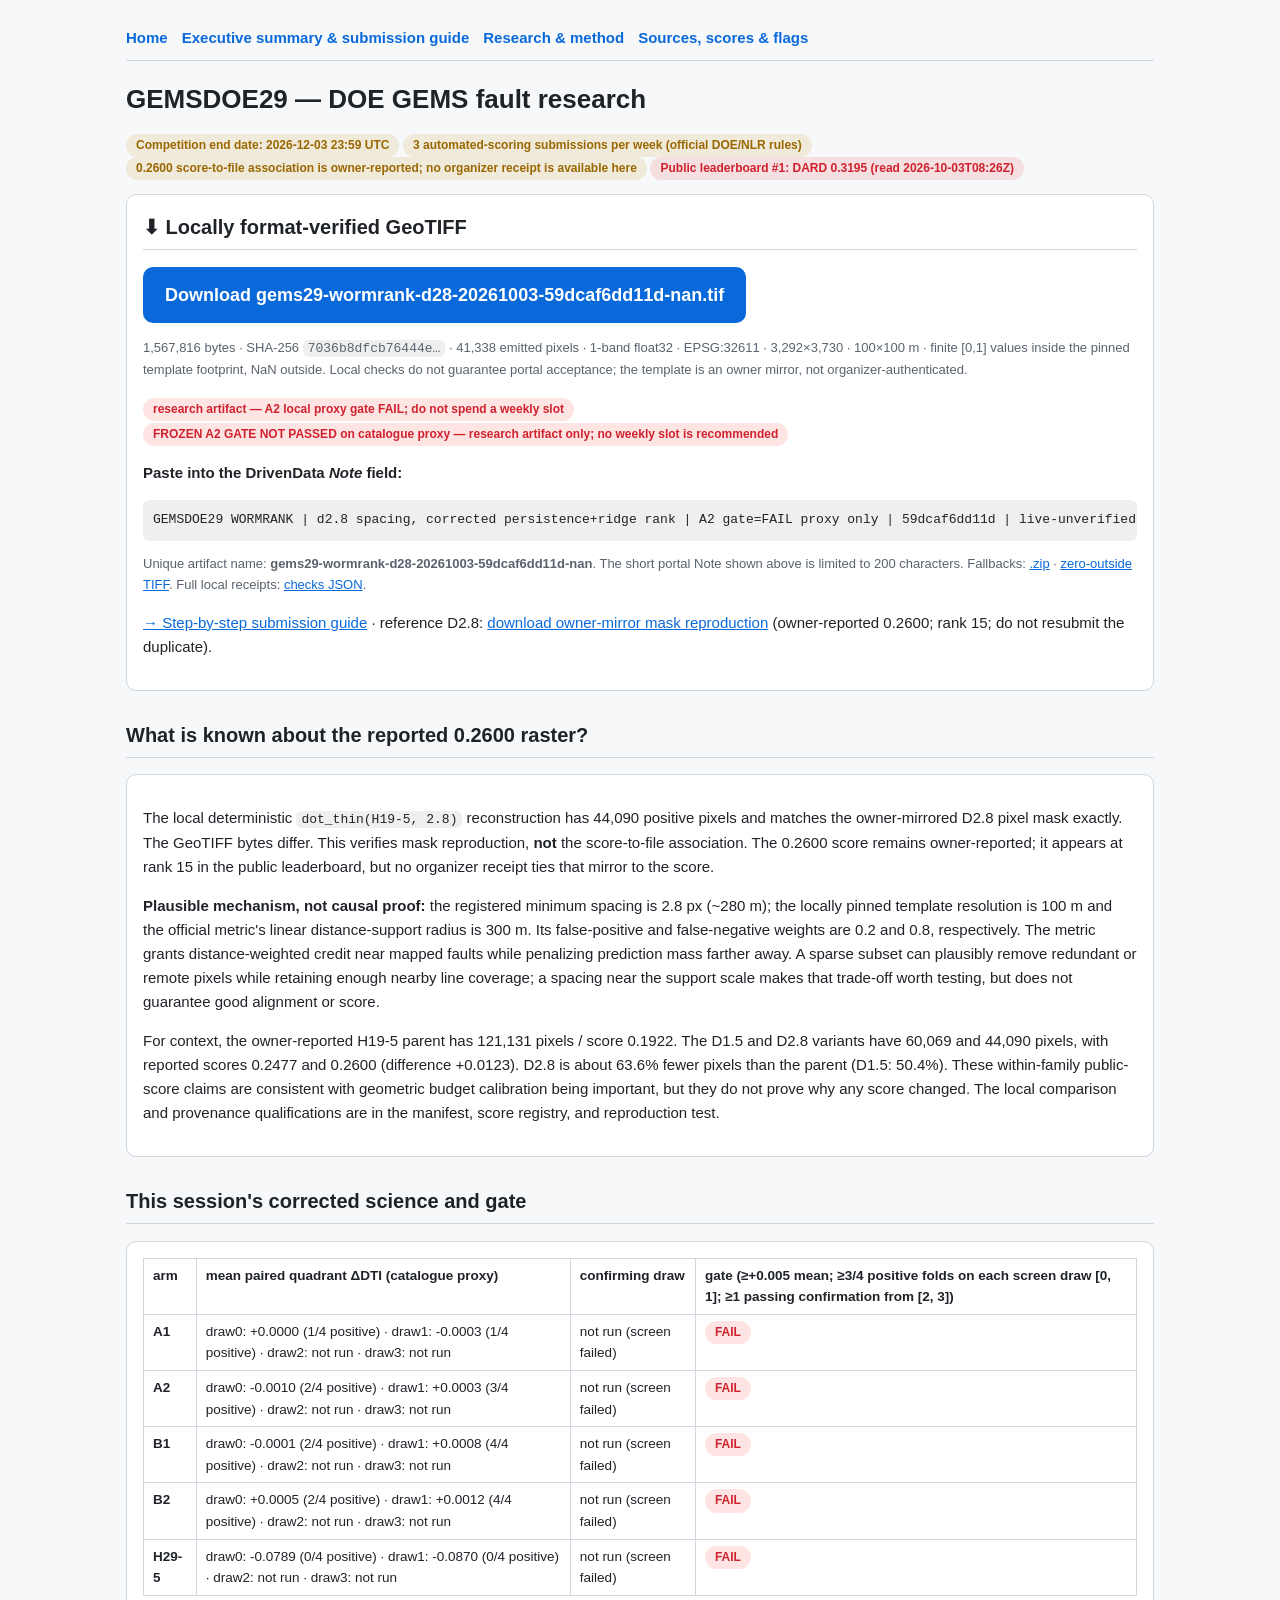
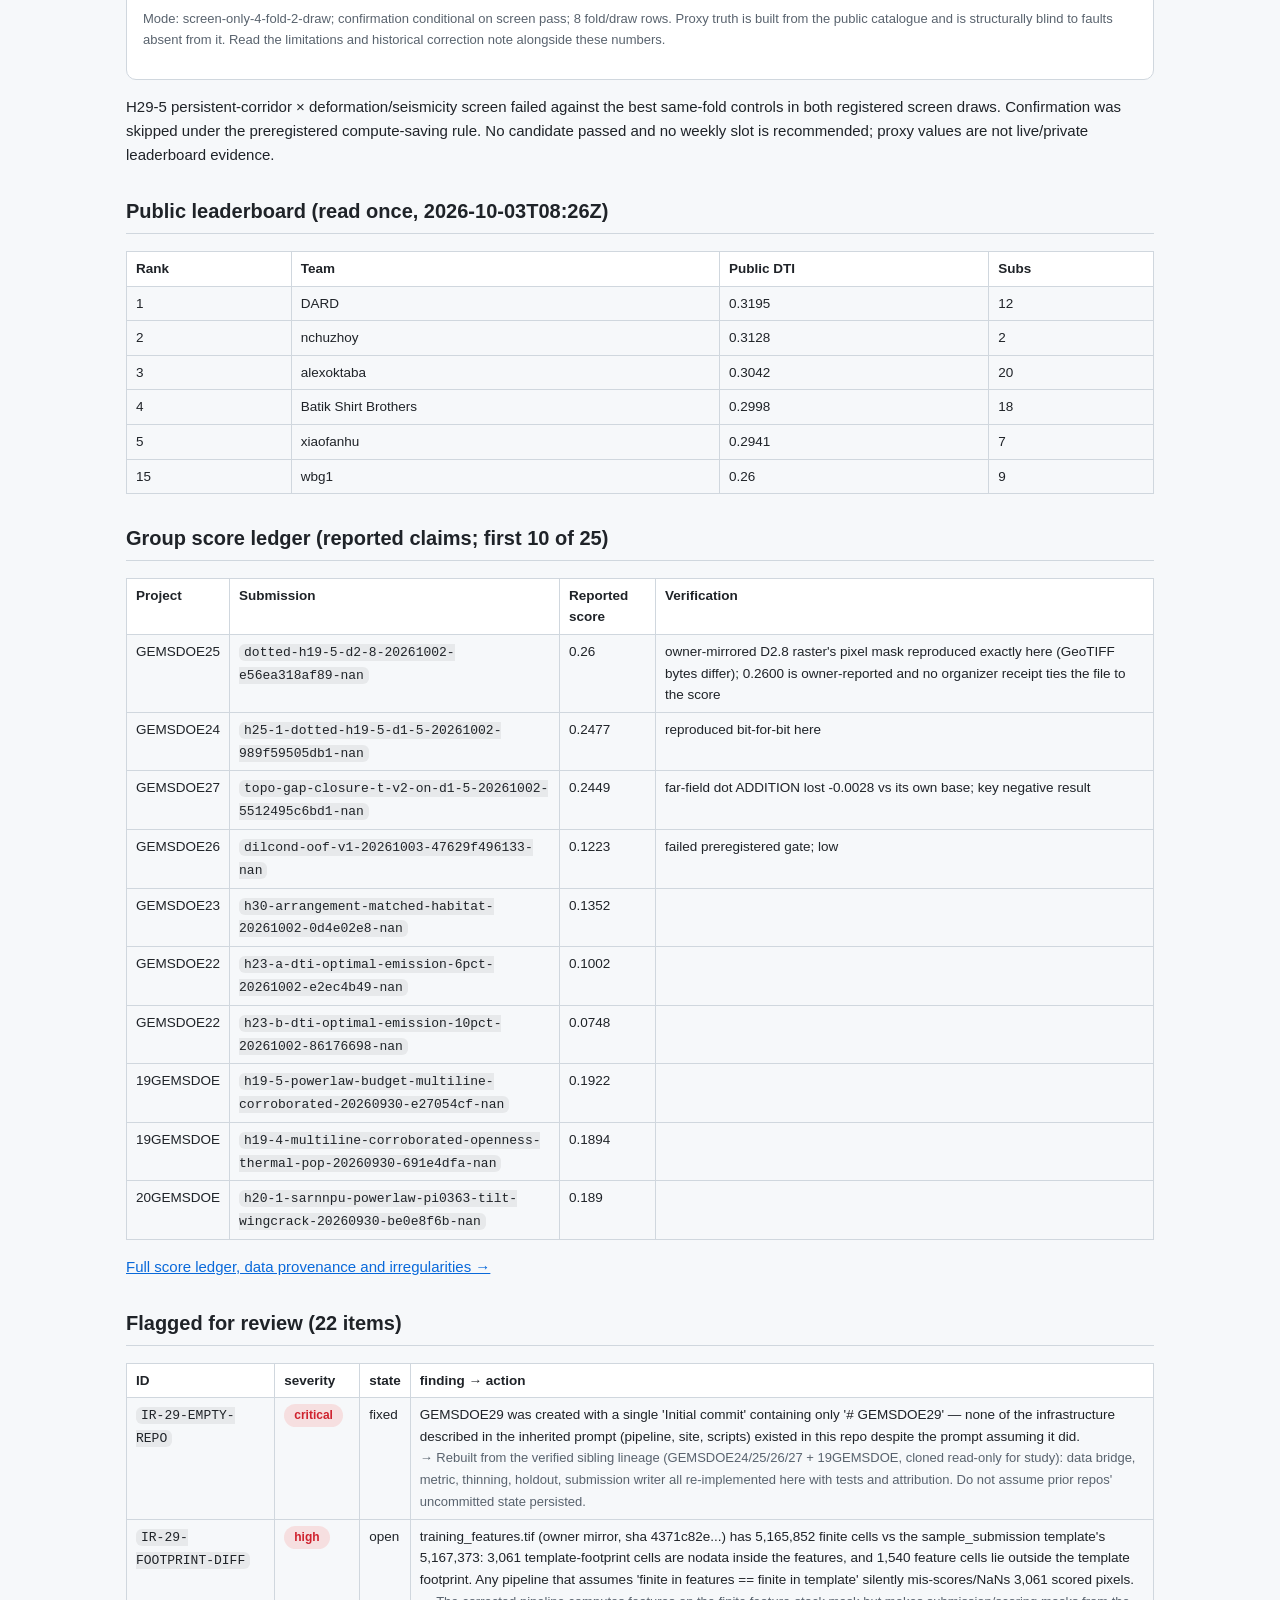
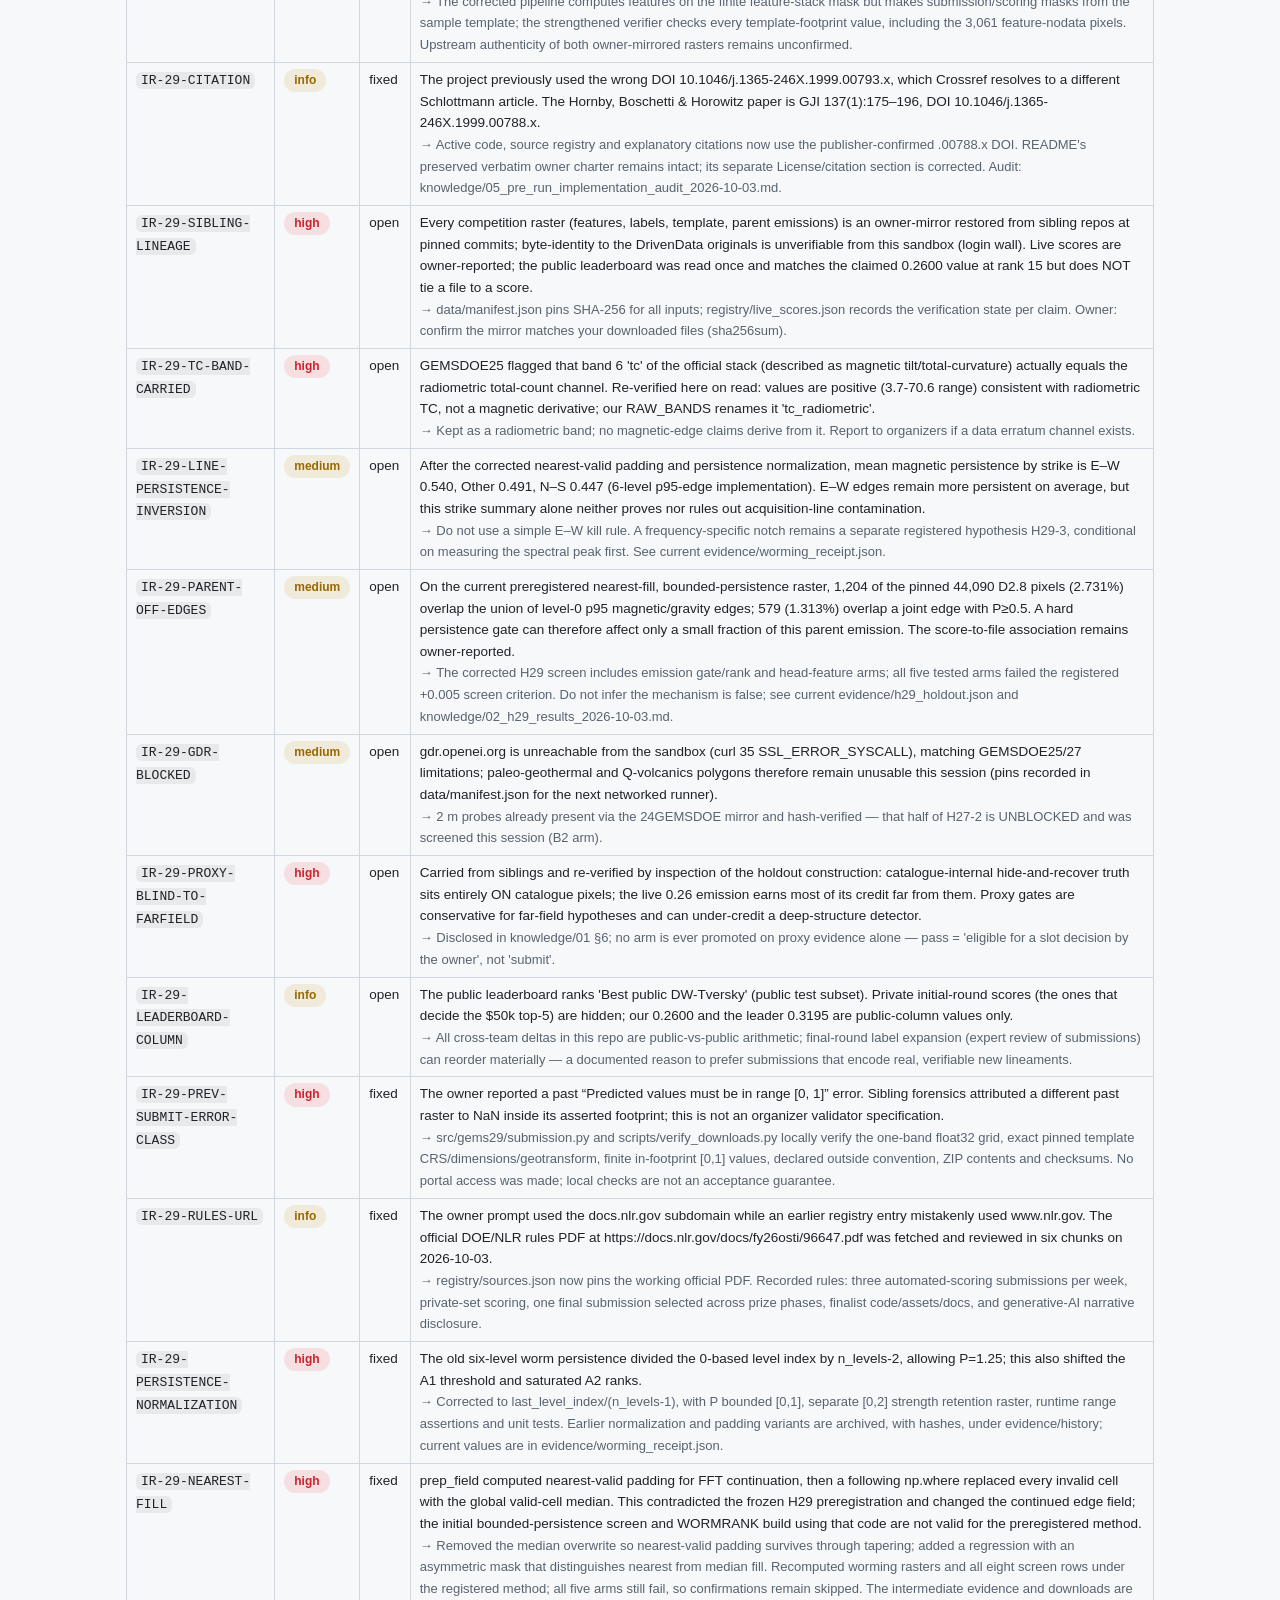
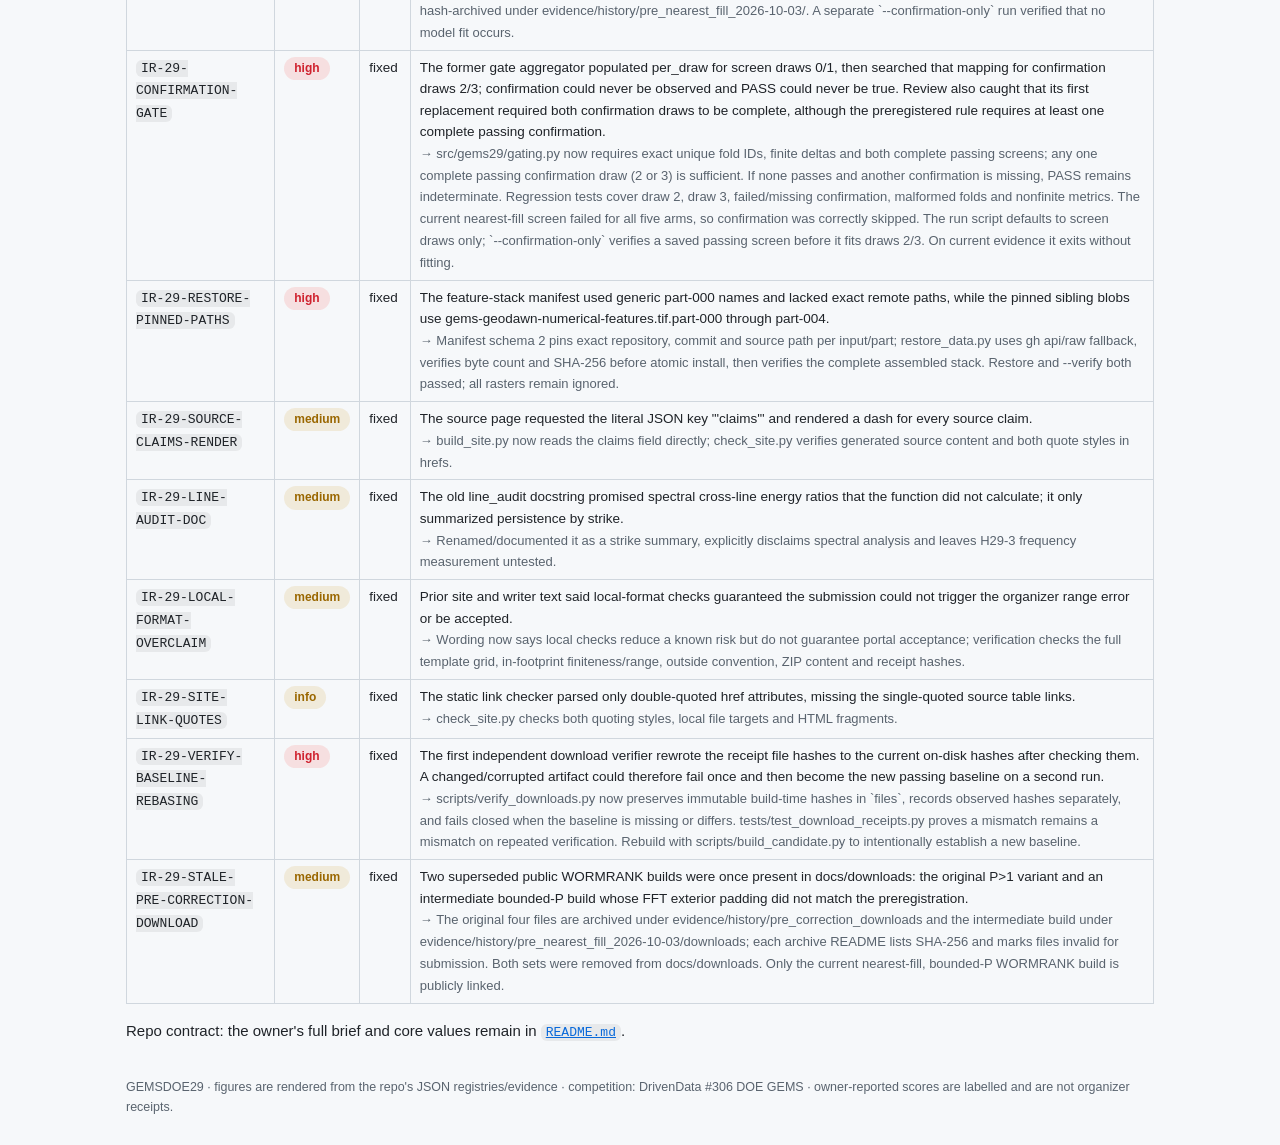
==== commit fcebb559: "Fix preregistered worming screen and audit artifacts Co-authored-by: arena-agent <297053741+arena-ag" ====
--- a/index.html
+++ b/index.html
@@ -1 +1,77 @@
-<!doctype html><html lang="en"><head><meta charset="utf-8"><meta name="viewport" content="width=device-width, initial-scale=1"><meta http-equiv="refresh" content="0; url=docs/index.html"><link rel="canonical" href="https://buffedlizard55-lab.github.io/GEMSDOE29/docs/"><title>GEMSDOE29 — opening research site</title></head><body><main><h1>GEMSDOE29</h1><p>The research site is opening.</p><p><a href="docs/index.html">Open the GEMS Prize research site</a></p></main></body></html>
+<!doctype html><html lang="en"><head><meta charset="utf-8">
+<meta name="viewport" content="width=device-width,initial-scale=1">
+<title>GEMSDOE29 — DOE GEMS fault research</title><style>
+:root{--bg:#0f1419;--card:#171e26;--tx:#e6edf3;--mut:#8b98a5;--acc:#4aa3df;--ok:#3fb950;--warn:#d29922;--bad:#f85149;--bd:#2d3640}
+@media(prefers-color-scheme:light){:root{--bg:#f6f8fa;--card:#fff;--tx:#1f2328;--mut:#59636e;--bd:#d0d7de;--acc:#0969da;--ok:#1a7f37;--warn:#9a6700;--bad:#cf222e}}
+*{box-sizing:border-box}body{margin:0;font:15px/1.6 -apple-system,BlinkMacSystemFont,"Segoe UI",Roboto,Helvetica,Arial,sans-serif;background:var(--bg);color:var(--tx)}
+main{max-width:1060px;margin:0 auto;padding:16px}nav{display:flex;gap:14px;flex-wrap:wrap;padding:10px 0;border-bottom:1px solid var(--bd);margin-bottom:18px}
+nav a{color:var(--acc);text-decoration:none;font-weight:600}h1{font-size:26px;margin:.2em 0}h2{font-size:20px;margin-top:1.4em;border-bottom:1px solid var(--bd);padding-bottom:6px}h3{font-size:16px;margin-top:1.2em}
+.card{background:var(--card);border:1px solid var(--bd);border-radius:10px;padding:16px;margin:14px 0}
+.dl{display:inline-block;background:var(--acc);color:#fff!important;font-size:18px;font-weight:700;padding:14px 22px;border-radius:10px;text-decoration:none}
+.dl:hover{filter:brightness(1.1)}table{border-collapse:collapse;width:100%;font-size:13.5px}th,td{border:1px solid var(--bd);padding:6px 9px;text-align:left;vertical-align:top}th{background:var(--card)}
+.badge{display:inline-block;padding:2px 10px;border-radius:20px;font-size:12px;font-weight:700}
+.b-ok{background:rgba(63,185,80,.15);color:var(--ok)}.b-warn{background:rgba(210,153,34,.15);color:var(--warn)}.b-bad{background:rgba(248,81,73,.15);color:var(--bad)}
+code,pre{background:rgba(127,127,127,.12);border-radius:6px;font-family:ui-monospace,SFMono-Regular,Menlo,Consolas,monospace;font-size:13px}
+pre{padding:10px;overflow:auto}code{padding:1px 5px}a{color:var(--acc)}
+.mut{color:var(--mut);font-size:13px}.num{font-variant-numeric:tabular-nums}footer{margin:34px 0;color:var(--mut);font-size:12.5px}
+</style></head><body><main>
+<nav><a href="index.html">Home</a><a href="docs/executive-summary.html">Executive summary &amp; submission guide</a><a href="docs/research.html">Research &amp; method</a><a href="docs/sources.html">Sources, scores &amp; flags</a></nav>
+<h1>GEMSDOE29 — DOE GEMS fault research</h1>
+
+<p class="mut"><span class="badge b-warn">Competition end date: 2026-12-03 23:59 UTC</span>
+<span class="badge b-warn">3 automated-scoring submissions per week (official DOE/NLR rules)</span>
+<span class="badge b-warn">0.2600 score-to-file association is owner-reported; no organizer receipt is available here</span>
+<span class="badge b-bad">Public leaderboard #1: DARD 0.3195 (read 2026-10-03T08:26Z)</span></p>
+
+<div class="card" id="download">
+<h2 style="margin-top:0">⬇ Locally format-verified GeoTIFF</h2>
+<p><a class="dl" href="docs/downloads/gems29-wormrank-d28-20261003-59dcaf6dd11d-nan.tif">Download gems29-wormrank-d28-20261003-59dcaf6dd11d-nan.tif</a></p>
+<p class="mut">1,567,816 bytes · SHA-256 <code>7036b8dfcb76444e…</code> ·
+41,338 emitted pixels · 1-band float32 · EPSG:32611 · 3,292×3,730 · 100×100 m ·
+finite [0,1] values inside the pinned template footprint, NaN outside. Local checks do not guarantee portal acceptance; the template is an owner mirror,
+not organizer-authenticated.</p>
+<p><span class="badge b-bad">research artifact — A2 local proxy gate FAIL; do not spend a weekly slot</span>
+<span class="badge b-bad">FROZEN A2 GATE NOT PASSED on catalogue proxy — research artifact only; no weekly slot is recommended</span></p>
+<p><b>Paste into the DrivenData <i>Note</i> field:</b></p><pre>GEMSDOE29 WORMRANK | d2.8 spacing, corrected persistence+ridge rank | A2 gate=FAIL proxy only | 59dcaf6dd11d | live-unverified</pre>
+<p class="mut">Unique artifact name: <b>gems29-wormrank-d28-20261003-59dcaf6dd11d-nan</b>.
+The short portal Note shown above is limited to 200 characters. Fallbacks: <a href="docs/downloads/gems29-wormrank-d28-20261003-59dcaf6dd11d-nan.zip">.zip</a> ·
+<a href="docs/downloads/gems29-wormrank-d28-20261003-59dcaf6dd11d-zeros.tif">zero-outside TIFF</a>.
+Full local receipts: <a href="docs/downloads/checks-gems29-wormrank-d28-20261003-59dcaf6dd11d.json">checks JSON</a>.</p>
+<p><a href="docs/executive-summary.html">→ Step-by-step submission guide</a> · reference D2.8:
+<a href="docs/downloads/gems29-refd28-repro-20261003-1cc7dc534d51-nan.tif">download owner-mirror mask reproduction</a>
+(owner-reported 0.2600; rank 15; do not resubmit the duplicate).</p>
+</div>
+<h2>What is known about the reported 0.2600 raster?</h2>
+<div class="card"><p>The local deterministic <code>dot_thin(H19-5, 2.8)</code> reconstruction has
+44,090 positive pixels and matches the owner-mirrored D2.8 pixel mask exactly. The GeoTIFF bytes differ.
+This verifies mask reproduction, <b>not</b> the score-to-file association. The 0.2600 score remains owner-reported;
+it appears at rank 15 in the public leaderboard, but no organizer receipt ties that mirror to the score.</p>
+<p><b>Plausible mechanism, not causal proof:</b> the registered minimum spacing is 2.8 px (~280 m); the locally
+pinned template resolution is 100 m and the official metric's linear distance-support radius is
+300 m. Its false-positive and false-negative weights are 0.2 and 0.8, respectively.
+The metric grants distance-weighted credit near mapped faults while penalizing prediction mass farther away. A sparse subset
+can plausibly remove redundant or remote pixels while retaining enough nearby line coverage; a spacing near the support scale
+makes that trade-off worth testing, but does not guarantee good alignment or score.</p>
+<p>For context, the owner-reported H19-5 parent has 121,131 pixels / score 0.1922.
+The D1.5 and D2.8 variants have 60,069 and 44,090 pixels, with reported scores
+0.2477 and 0.2600 (difference +0.0123). D2.8 is about
+63.6% fewer pixels than the parent (D1.5: 50.4%). These within-family public-score
+claims are consistent with geometric budget calibration being important, but they do not prove why any score changed.
+The local comparison and provenance qualifications are in the manifest, score registry, and reproduction test.</p></div>
+<h2>This session's corrected science and gate</h2>
+<div class='card'><table><tr><th>arm</th><th>mean paired quadrant ΔDTI (catalogue proxy)</th><th>confirming draw</th><th>gate (≥+0.005 mean; ≥3/4 positive folds on each screen draw [0, 1]; ≥1 passing confirmation from [2, 3])</th></tr><tr><td><b>A1</b></td><td>draw0: +0.0000 (1/4 positive) · draw1: -0.0003 (1/4 positive) · draw2: not run · draw3: not run</td><td>not run (screen failed)</td><td><span class="badge b-bad">FAIL</span></td></tr><tr><td><b>A2</b></td><td>draw0: -0.0010 (2/4 positive) · draw1: +0.0003 (3/4 positive) · draw2: not run · draw3: not run</td><td>not run (screen failed)</td><td><span class="badge b-bad">FAIL</span></td></tr><tr><td><b>B1</b></td><td>draw0: -0.0001 (2/4 positive) · draw1: +0.0008 (4/4 positive) · draw2: not run · draw3: not run</td><td>not run (screen failed)</td><td><span class="badge b-bad">FAIL</span></td></tr><tr><td><b>B2</b></td><td>draw0: +0.0005 (2/4 positive) · draw1: +0.0012 (4/4 positive) · draw2: not run · draw3: not run</td><td>not run (screen failed)</td><td><span class="badge b-bad">FAIL</span></td></tr><tr><td><b>H29-5</b></td><td>draw0: -0.0789 (0/4 positive) · draw1: -0.0870 (0/4 positive) · draw2: not run · draw3: not run</td><td>not run (screen failed)</td><td><span class="badge b-bad">FAIL</span></td></tr></table><p class='mut'>Mode: screen-only-4-fold-2-draw; confirmation conditional on screen pass; 8 fold/draw rows. Proxy truth is built from the public catalogue and is structurally blind to faults absent from it. Read the limitations and historical correction note alongside these numbers.</p></div>
+<p>H29-5 persistent-corridor × deformation/seismicity screen failed against the best same-fold controls in both registered
+screen draws. Confirmation was skipped under the preregistered compute-saving rule. No candidate passed and no weekly slot
+is recommended; proxy values are not live/private leaderboard evidence.</p>
+<h2>Public leaderboard (read once, 2026-10-03T08:26Z)</h2>
+<table><tr><th>Rank</th><th>Team</th><th>Public DTI</th><th>Subs</th></tr><tr><td class='num'>1</td><td>DARD</td><td class='num'>0.3195</td><td class='num'>12</td></tr><tr><td class='num'>2</td><td>nchuzhoy</td><td class='num'>0.3128</td><td class='num'>2</td></tr><tr><td class='num'>3</td><td>alexoktaba</td><td class='num'>0.3042</td><td class='num'>20</td></tr><tr><td class='num'>4</td><td>Batik Shirt Brothers</td><td class='num'>0.2998</td><td class='num'>18</td></tr><tr><td class='num'>5</td><td>xiaofanhu</td><td class='num'>0.2941</td><td class='num'>7</td></tr><tr><td class='num'>15</td><td>wbg1</td><td class='num'>0.26</td><td class='num'>9</td></tr></table>
+<h2>Group score ledger (reported claims; first 10 of 25)</h2>
+<table><tr><th>Project</th><th>Submission</th><th>Reported score</th><th>Verification</th></tr><tr><td>GEMSDOE25</td><td><code>dotted-h19-5-d2-8-20261002-e56ea318af89-nan</code></td><td class='num'>0.26</td><td>owner-mirrored D2.8 raster's pixel mask reproduced exactly here (GeoTIFF bytes differ); 0.2600 is owner-reported and no organizer receipt ties the file to the score</td></tr><tr><td>GEMSDOE24</td><td><code>h25-1-dotted-h19-5-d1-5-20261002-989f59505db1-nan</code></td><td class='num'>0.2477</td><td>reproduced bit-for-bit here</td></tr><tr><td>GEMSDOE27</td><td><code>topo-gap-closure-t-v2-on-d1-5-20261002-5512495c6bd1-nan</code></td><td class='num'>0.2449</td><td>far-field dot ADDITION lost -0.0028 vs its own base; key negative result</td></tr><tr><td>GEMSDOE26</td><td><code>dilcond-oof-v1-20261003-47629f496133-nan</code></td><td class='num'>0.1223</td><td>failed preregistered gate; low</td></tr><tr><td>GEMSDOE23</td><td><code>h30-arrangement-matched-habitat-20261002-0d4e02e8-nan</code></td><td class='num'>0.1352</td><td></td></tr><tr><td>GEMSDOE22</td><td><code>h23-a-dti-optimal-emission-6pct-20261002-e2ec4b49-nan</code></td><td class='num'>0.1002</td><td></td></tr><tr><td>GEMSDOE22</td><td><code>h23-b-dti-optimal-emission-10pct-20261002-86176698-nan</code></td><td class='num'>0.0748</td><td></td></tr><tr><td>19GEMSDOE</td><td><code>h19-5-powerlaw-budget-multiline-corroborated-20260930-e27054cf-nan</code></td><td class='num'>0.1922</td><td></td></tr><tr><td>19GEMSDOE</td><td><code>h19-4-multiline-corroborated-openness-thermal-pop-20260930-691e4dfa-nan</code></td><td class='num'>0.1894</td><td></td></tr><tr><td>20GEMSDOE</td><td><code>h20-1-sarnnpu-powerlaw-pi0363-tilt-wingcrack-20260930-be0e8f6b-nan</code></td><td class='num'>0.189</td><td></td></tr></table>
+<p><a href="docs/sources.html">Full score ledger, data provenance and irregularities →</a></p>
+<h2>Flagged for review (22 items)</h2>
+<table><tr><th>ID</th><th>severity</th><th>state</th><th>finding → action</th></tr><tr><td><code>IR-29-EMPTY-REPO</code></td><td><span class="badge b-bad">critical</span></td><td>fixed</td><td>GEMSDOE29 was created with a single 'Initial commit' containing only '# GEMSDOE29' — none of the infrastructure described in the inherited prompt (pipeline, site, scripts) existed in this repo despite the prompt assuming it did.<br><span class='mut'>→ Rebuilt from the verified sibling lineage (GEMSDOE24/25/26/27 + 19GEMSDOE, cloned read-only for study): data bridge, metric, thinning, holdout, submission writer all re-implemented here with tests and attribution. Do not assume prior repos' uncommitted state persisted.</span></td></tr><tr><td><code>IR-29-FOOTPRINT-DIFF</code></td><td><span class="badge b-bad">high</span></td><td>open</td><td>training_features.tif (owner mirror, sha 4371c82e...) has 5,165,852 finite cells vs the sample_submission template's 5,167,373: 3,061 template-footprint cells are nodata inside the features, and 1,540 feature cells lie outside the template footprint. Any pipeline that assumes 'finite in features == finite in template' silently mis-scores/NaNs 3,061 scored pixels.<br><span class='mut'>→ The corrected pipeline computes features on the finite feature-stack mask but makes submission/scoring masks from the sample template; the strengthened verifier checks every template-footprint value, including the 3,061 feature-nodata pixels. Upstream authenticity of both owner-mirrored rasters remains unconfirmed.</span></td></tr><tr><td><code>IR-29-CITATION</code></td><td><span class="badge b-warn">info</span></td><td>fixed</td><td>The project previously used the wrong DOI 10.1046/j.1365-246X.1999.00793.x, which Crossref resolves to a different Schlottmann article. The Hornby, Boschetti &amp; Horowitz paper is GJI 137(1):175–196, DOI 10.1046/j.1365-246X.1999.00788.x.<br><span class='mut'>→ Active code, source registry and explanatory citations now use the publisher-confirmed .00788.x DOI. README's preserved verbatim owner charter remains intact; its separate License/citation section is corrected. Audit: knowledge/05_pre_run_implementation_audit_2026-10-03.md.</span></td></tr><tr><td><code>IR-29-SIBLING-LINEAGE</code></td><td><span class="badge b-bad">high</span></td><td>open</td><td>Every competition raster (features, labels, template, parent emissions) is an owner-mirror restored from sibling repos at pinned commits; byte-identity to the DrivenData originals is unverifiable from this sandbox (login wall). Live scores are owner-reported; the public leaderboard was read once and matches the claimed 0.2600 value at rank 15 but does NOT tie a file to a score.<br><span class='mut'>→ data/manifest.json pins SHA-256 for all inputs; registry/live_scores.json records the verification state per claim. Owner: confirm the mirror matches your downloaded files (sha256sum).</span></td></tr><tr><td><code>IR-29-TC-BAND-CARRIED</code></td><td><span class="badge b-bad">high</span></td><td>open</td><td>GEMSDOE25 flagged that band 6 'tc' of the official stack (described as magnetic tilt/total-curvature) actually equals the radiometric total-count channel. Re-verified here on read: values are positive (3.7-70.6 range) consistent with radiometric TC, not a magnetic derivative; our RAW_BANDS renames it 'tc_radiometric'.<br><span class='mut'>→ Kept as a radiometric band; no magnetic-edge claims derive from it. Report to organizers if a data erratum channel exists.</span></td></tr><tr><td><code>IR-29-LINE-PERSISTENCE-INVERSION</code></td><td><span class="badge b-warn">medium</span></td><td>open</td><td>After the corrected nearest-valid padding and persistence normalization, mean magnetic persistence by strike is E–W 0.540, Other 0.491, N–S 0.447 (6-level p95-edge implementation). E–W edges remain more persistent on average, but this strike summary alone neither proves nor rules out acquisition-line contamination.<br><span class='mut'>→ Do not use a simple E–W kill rule. A frequency-specific notch remains a separate registered hypothesis H29-3, conditional on measuring the spectral peak first. See current evidence/worming_receipt.json.</span></td></tr><tr><td><code>IR-29-PARENT-OFF-EDGES</code></td><td><span class="badge b-warn">medium</span></td><td>open</td><td>On the current preregistered nearest-fill, bounded-persistence raster, 1,204 of the pinned 44,090 D2.8 pixels (2.731%) overlap the union of level-0 p95 magnetic/gravity edges; 579 (1.313%) overlap a joint edge with P≥0.5. A hard persistence gate can therefore affect only a small fraction of this parent emission. The score-to-file association remains owner-reported.<br><span class='mut'>→ The corrected H29 screen includes emission gate/rank and head-feature arms; all five tested arms failed the registered +0.005 screen criterion. Do not infer the mechanism is false; see current evidence/h29_holdout.json and knowledge/02_h29_results_2026-10-03.md.</span></td></tr><tr><td><code>IR-29-GDR-BLOCKED</code></td><td><span class="badge b-warn">medium</span></td><td>open</td><td>gdr.openei.org is unreachable from the sandbox (curl 35 SSL_ERROR_SYSCALL), matching GEMSDOE25/27 limitations; paleo-geothermal and Q-volcanics polygons therefore remain unusable this session (pins recorded in data/manifest.json for the next networked runner).<br><span class='mut'>→ 2 m probes already present via the 24GEMSDOE mirror and hash-verified — that half of H27-2 is UNBLOCKED and was screened this session (B2 arm).</span></td></tr><tr><td><code>IR-29-PROXY-BLIND-TO-FARFIELD</code></td><td><span class="badge b-bad">high</span></td><td>open</td><td>Carried from siblings and re-verified by inspection of the holdout construction: catalogue-internal hide-and-recover truth sits entirely ON catalogue pixels; the live 0.26 emission earns most of its credit far from them. Proxy gates are conservative for far-field hypotheses and can under-credit a deep-structure detector.<br><span class='mut'>→ Disclosed in knowledge/01 §6; no arm is ever promoted on proxy evidence alone — pass = 'eligible for a slot decision by the owner', not 'submit'.</span></td></tr><tr><td><code>IR-29-LEADERBOARD-COLUMN</code></td><td><span class="badge b-warn">info</span></td><td>open</td><td>The public leaderboard ranks 'Best public DW-Tversky' (public test subset). Private initial-round scores (the ones that decide the $50k top-5) are hidden; our 0.2600 and the leader 0.3195 are public-column values only.<br><span class='mut'>→ All cross-team deltas in this repo are public-vs-public arithmetic; final-round label expansion (expert review of submissions) can reorder materially — a documented reason to prefer submissions that encode real, verifiable new lineaments.</span></td></tr><tr><td><code>IR-29-PREV-SUBMIT-ERROR-CLASS</code></td><td><span class="badge b-bad">high</span></td><td>fixed</td><td>The owner reported a past “Predicted values must be in range [0, 1]” error. Sibling forensics attributed a different past raster to NaN inside its asserted footprint; this is not an organizer validator specification.<br><span class='mut'>→ src/gems29/submission.py and scripts/verify_downloads.py locally verify the one-band float32 grid, exact pinned template CRS/dimensions/geotransform, finite in-footprint [0,1] values, declared outside convention, ZIP contents and checksums. No portal access was made; local checks are not an acceptance guarantee.</span></td></tr><tr><td><code>IR-29-RULES-URL</code></td><td><span class="badge b-warn">info</span></td><td>fixed</td><td>The owner prompt used the docs.nlr.gov subdomain while an earlier registry entry mistakenly used www.nlr.gov. The official DOE/NLR rules PDF at https://docs.nlr.gov/docs/fy26osti/96647.pdf was fetched and reviewed in six chunks on 2026-10-03.<br><span class='mut'>→ registry/sources.json now pins the working official PDF. Recorded rules: three automated-scoring submissions per week, private-set scoring, one final submission selected across prize phases, finalist code/assets/docs, and generative-AI narrative disclosure.</span></td></tr><tr><td><code>IR-29-PERSISTENCE-NORMALIZATION</code></td><td><span class="badge b-bad">high</span></td><td>fixed</td><td>The old six-level worm persistence divided the 0-based level index by n_levels-2, allowing P=1.25; this also shifted the A1 threshold and saturated A2 ranks.<br><span class='mut'>→ Corrected to last_level_index/(n_levels-1), with P bounded [0,1], separate [0,2] strength retention raster, runtime range assertions and unit tests. Earlier normalization and padding variants are archived, with hashes, under evidence/history; current values are in evidence/worming_receipt.json.</span></td></tr><tr><td><code>IR-29-NEAREST-FILL</code></td><td><span class="badge b-bad">high</span></td><td>fixed</td><td>prep_field computed nearest-valid padding for FFT continuation, then a following np.where replaced every invalid cell with the global valid-cell median. This contradicted the frozen H29 preregistration and changed the continued edge field; the initial bounded-persistence screen and WORMRANK build using that code are not valid for the preregistered method.<br><span class='mut'>→ Removed the median overwrite so nearest-valid padding survives through tapering; added a regression with an asymmetric mask that distinguishes nearest from median fill. Recomputed worming rasters and all eight screen rows under the registered method; all five arms still fail, so confirmations remain skipped. The intermediate evidence and downloads are hash-archived under evidence/history/pre_nearest_fill_2026-10-03/. A separate `--confirmation-only` run verified that no model fit occurs.</span></td></tr><tr><td><code>IR-29-CONFIRMATION-GATE</code></td><td><span class="badge b-bad">high</span></td><td>fixed</td><td>The former gate aggregator populated per_draw for screen draws 0/1, then searched that mapping for confirmation draws 2/3; confirmation could never be observed and PASS could never be true. Review also caught that its first replacement required both confirmation draws to be complete, although the preregistered rule requires at least one complete passing confirmation.<br><span class='mut'>→ src/gems29/gating.py now requires exact unique fold IDs, finite deltas and both complete passing screens; any one complete passing confirmation draw (2 or 3) is sufficient. If none passes and another confirmation is missing, PASS remains indeterminate. Regression tests cover draw 2, draw 3, failed/missing confirmation, malformed folds and nonfinite metrics. The current nearest-fill screen failed for all five arms, so confirmation was correctly skipped. The run script defaults to screen draws only; `--confirmation-only` verifies a saved passing screen before it fits draws 2/3. On current evidence it exits without fitting.</span></td></tr><tr><td><code>IR-29-RESTORE-PINNED-PATHS</code></td><td><span class="badge b-bad">high</span></td><td>fixed</td><td>The feature-stack manifest used generic part-000 names and lacked exact remote paths, while the pinned sibling blobs use gems-geodawn-numerical-features.tif.part-000 through part-004.<br><span class='mut'>→ Manifest schema 2 pins exact repository, commit and source path per input/part; restore_data.py uses gh api/raw fallback, verifies byte count and SHA-256 before atomic install, then verifies the complete assembled stack. Restore and --verify both passed; all rasters remain ignored.</span></td></tr><tr><td><code>IR-29-SOURCE-CLAIMS-RENDER</code></td><td><span class="badge b-warn">medium</span></td><td>fixed</td><td>The source page requested the literal JSON key "'claims'" and rendered a dash for every source claim.<br><span class='mut'>→ build_site.py now reads the claims field directly; check_site.py verifies generated source content and both quote styles in hrefs.</span></td></tr><tr><td><code>IR-29-LINE-AUDIT-DOC</code></td><td><span class="badge b-warn">medium</span></td><td>fixed</td><td>The old line_audit docstring promised spectral cross-line energy ratios that the function did not calculate; it only summarized persistence by strike.<br><span class='mut'>→ Renamed/documented it as a strike summary, explicitly disclaims spectral analysis and leaves H29-3 frequency measurement untested.</span></td></tr><tr><td><code>IR-29-LOCAL-FORMAT-OVERCLAIM</code></td><td><span class="badge b-warn">medium</span></td><td>fixed</td><td>Prior site and writer text said local-format checks guaranteed the submission could not trigger the organizer range error or be accepted.<br><span class='mut'>→ Wording now says local checks reduce a known risk but do not guarantee portal acceptance; verification checks the full template grid, in-footprint finiteness/range, outside convention, ZIP content and receipt hashes.</span></td></tr><tr><td><code>IR-29-SITE-LINK-QUOTES</code></td><td><span class="badge b-warn">info</span></td><td>fixed</td><td>The static link checker parsed only double-quoted href attributes, missing the single-quoted source table links.<br><span class='mut'>→ check_site.py checks both quoting styles, local file targets and HTML fragments.</span></td></tr><tr><td><code>IR-29-VERIFY-BASELINE-REBASING</code></td><td><span class="badge b-bad">high</span></td><td>fixed</td><td>The first independent download verifier rewrote the receipt file hashes to the current on-disk hashes after checking them. A changed/corrupted artifact could therefore fail once and then become the new passing baseline on a second run.<br><span class='mut'>→ scripts/verify_downloads.py now preserves immutable build-time hashes in `files`, records observed hashes separately, and fails closed when the baseline is missing or differs. tests/test_download_receipts.py proves a mismatch remains a mismatch on repeated verification. Rebuild with scripts/build_candidate.py to intentionally establish a new baseline.</span></td></tr><tr><td><code>IR-29-STALE-PRE-CORRECTION-DOWNLOAD</code></td><td><span class="badge b-warn">medium</span></td><td>fixed</td><td>Two superseded public WORMRANK builds were once present in docs/downloads: the original P&gt;1 variant and an intermediate bounded-P build whose FFT exterior padding did not match the preregistration.<br><span class='mut'>→ The original four files are archived under evidence/history/pre_correction_downloads and the intermediate build under evidence/history/pre_nearest_fill_2026-10-03/downloads; each archive README lists SHA-256 and marks files invalid for submission. Both sets were removed from docs/downloads. Only the current nearest-fill, bounded-P WORMRANK build is publicly linked.</span></td></tr></table>
+<p>Repo contract: the owner's full brief and core values remain in <a href="https://github.com/buffedlizard55-lab/GEMSDOE29/blob/main/README.md"><code>README.md</code></a>.</p>
+
+<footer>GEMSDOE29 · figures are rendered from the repo's JSON registries/evidence ·
+competition: DrivenData #306 DOE GEMS · owner-reported scores are labelled and are not organizer receipts.</footer>
+</main></body></html>
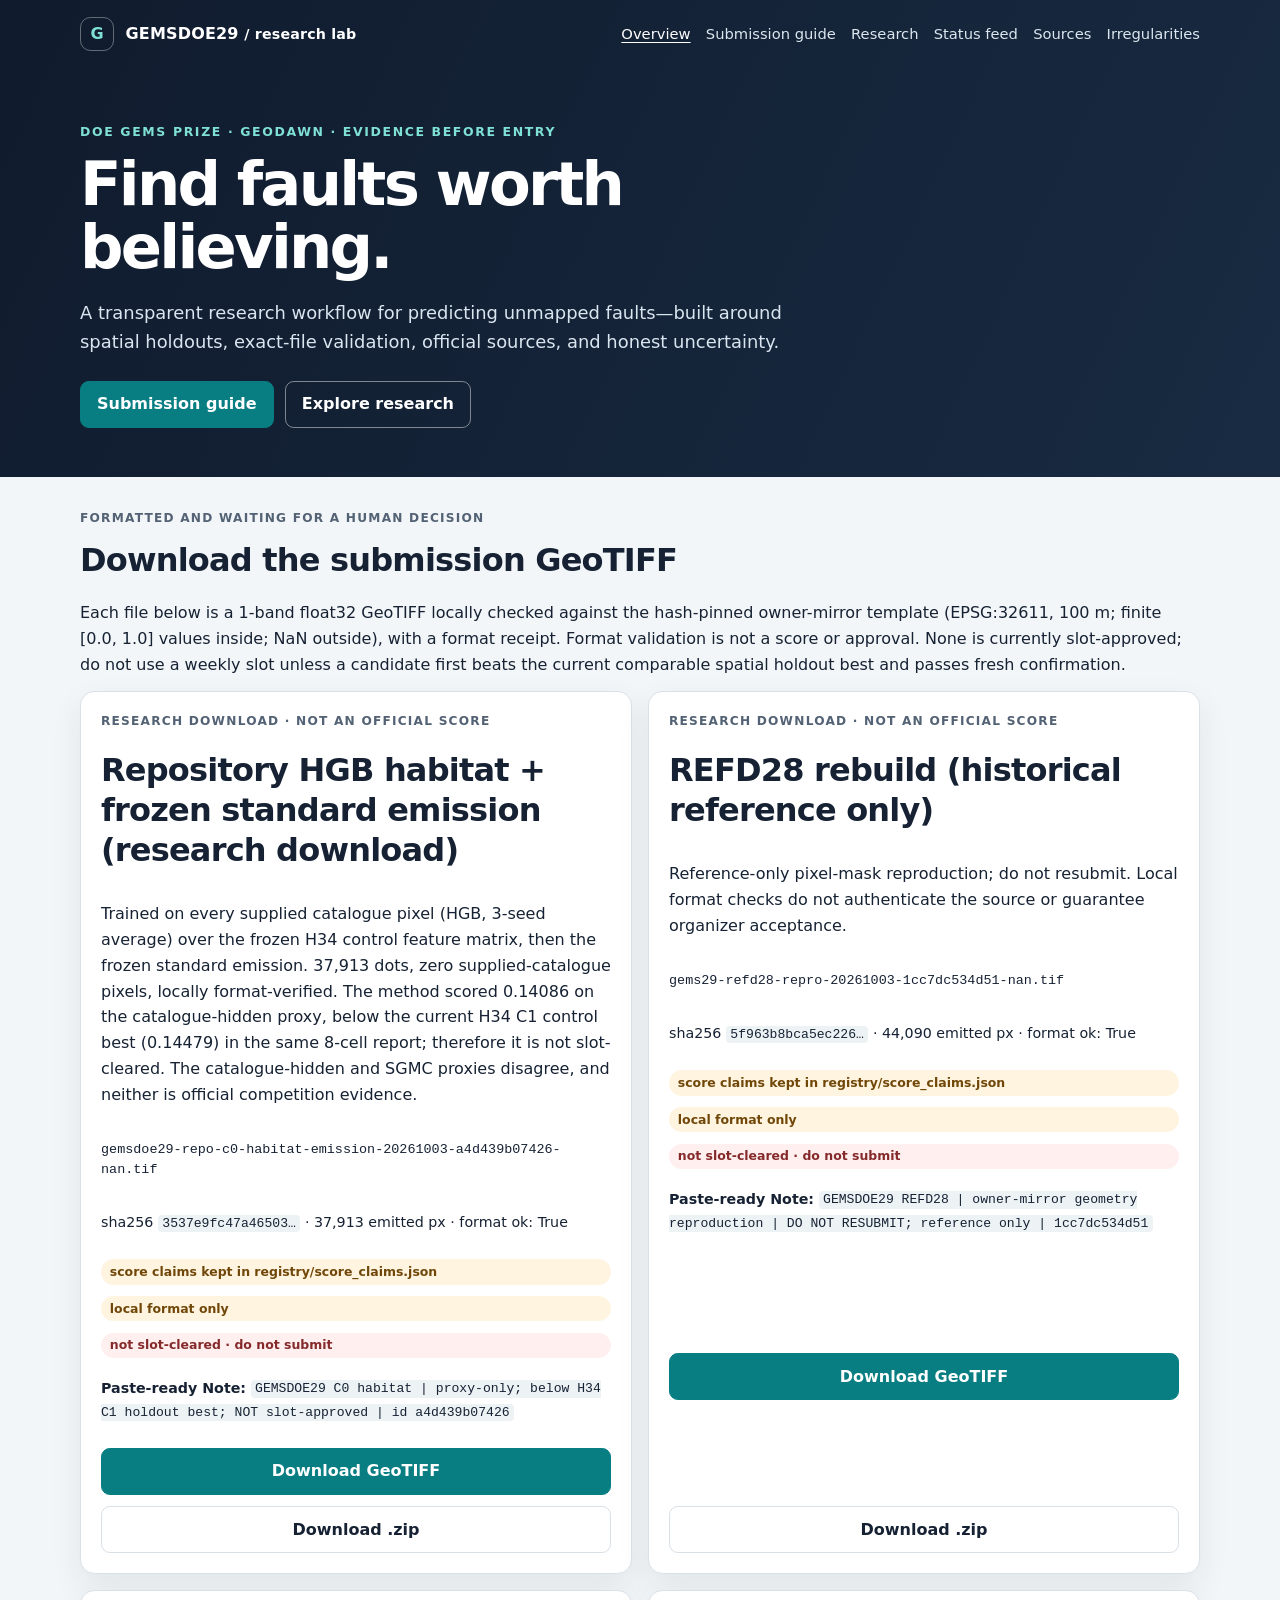
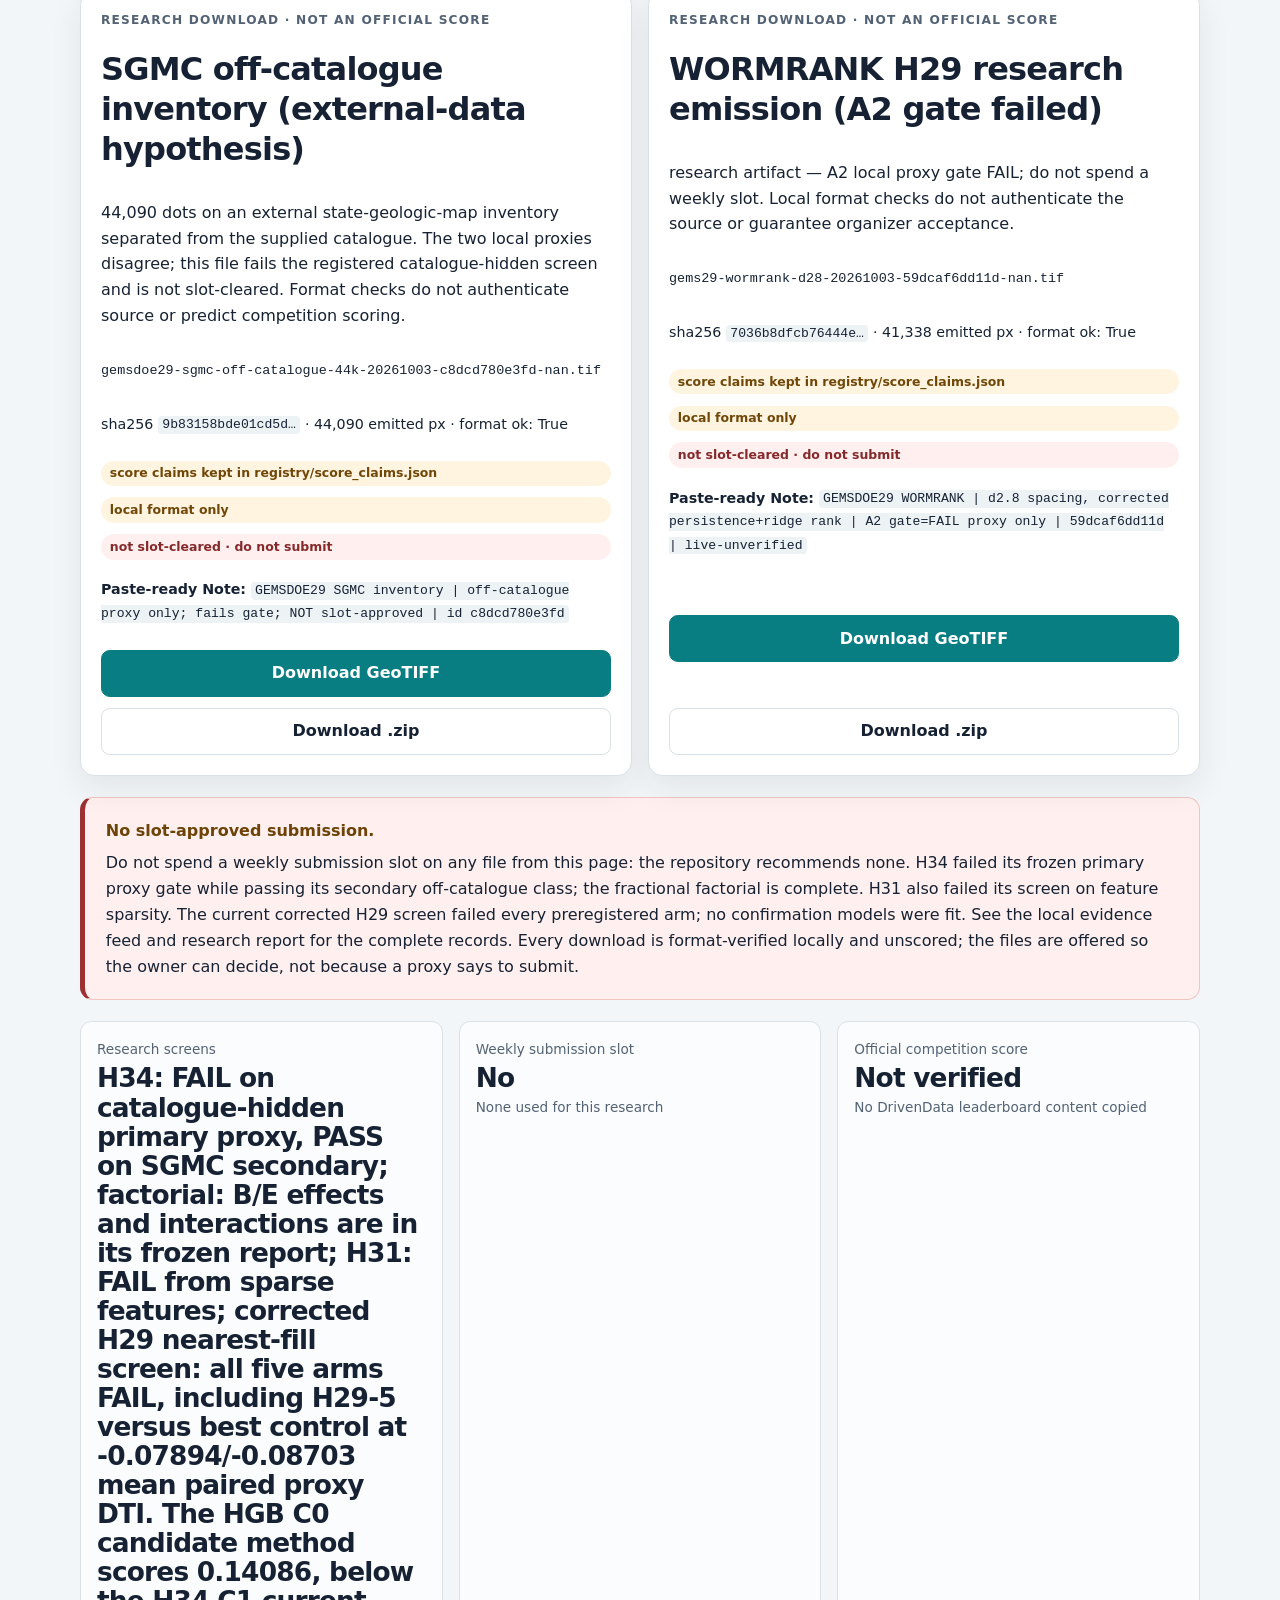
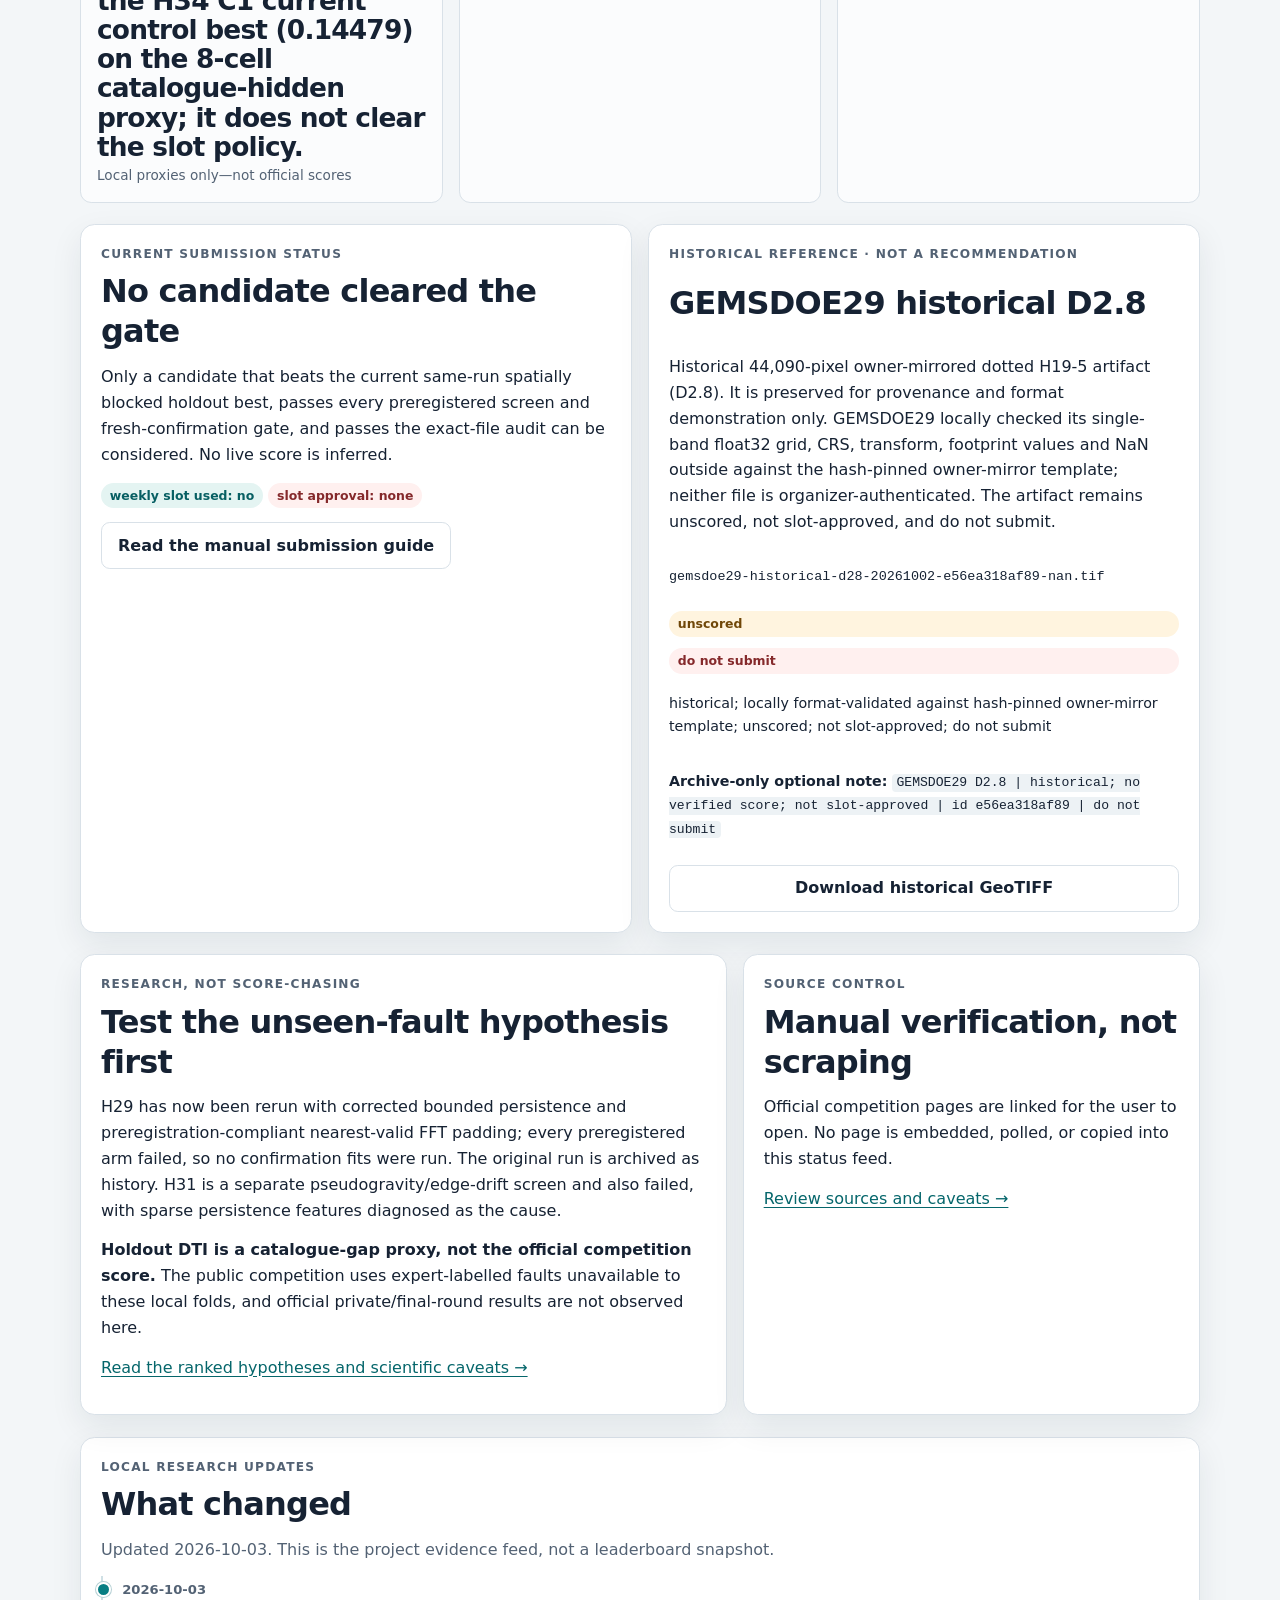
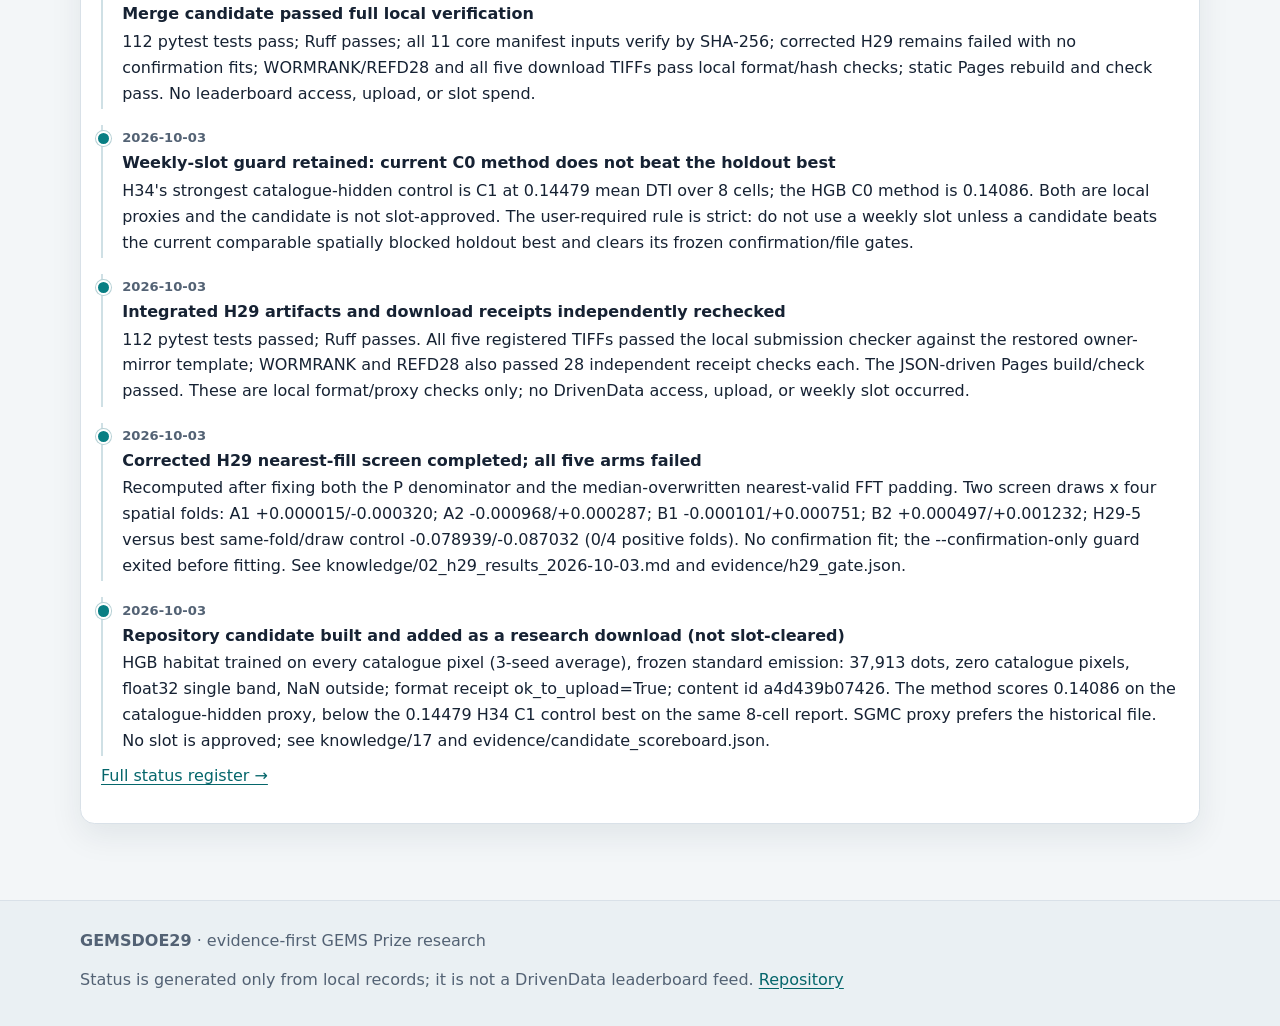
==== commit d2c3ba35: "Merge origin/main and reconcile corrected H29 audit Co-authored-by: arena-agent <297053741+arena-age" ====
--- a/index.html
+++ b/index.html
@@ -1,77 +1 @@
-<!doctype html><html lang="en"><head><meta charset="utf-8">
-<meta name="viewport" content="width=device-width,initial-scale=1">
-<title>GEMSDOE29 — DOE GEMS fault research</title><style>
-:root{--bg:#0f1419;--card:#171e26;--tx:#e6edf3;--mut:#8b98a5;--acc:#4aa3df;--ok:#3fb950;--warn:#d29922;--bad:#f85149;--bd:#2d3640}
-@media(prefers-color-scheme:light){:root{--bg:#f6f8fa;--card:#fff;--tx:#1f2328;--mut:#59636e;--bd:#d0d7de;--acc:#0969da;--ok:#1a7f37;--warn:#9a6700;--bad:#cf222e}}
-*{box-sizing:border-box}body{margin:0;font:15px/1.6 -apple-system,BlinkMacSystemFont,"Segoe UI",Roboto,Helvetica,Arial,sans-serif;background:var(--bg);color:var(--tx)}
-main{max-width:1060px;margin:0 auto;padding:16px}nav{display:flex;gap:14px;flex-wrap:wrap;padding:10px 0;border-bottom:1px solid var(--bd);margin-bottom:18px}
-nav a{color:var(--acc);text-decoration:none;font-weight:600}h1{font-size:26px;margin:.2em 0}h2{font-size:20px;margin-top:1.4em;border-bottom:1px solid var(--bd);padding-bottom:6px}h3{font-size:16px;margin-top:1.2em}
-.card{background:var(--card);border:1px solid var(--bd);border-radius:10px;padding:16px;margin:14px 0}
-.dl{display:inline-block;background:var(--acc);color:#fff!important;font-size:18px;font-weight:700;padding:14px 22px;border-radius:10px;text-decoration:none}
-.dl:hover{filter:brightness(1.1)}table{border-collapse:collapse;width:100%;font-size:13.5px}th,td{border:1px solid var(--bd);padding:6px 9px;text-align:left;vertical-align:top}th{background:var(--card)}
-.badge{display:inline-block;padding:2px 10px;border-radius:20px;font-size:12px;font-weight:700}
-.b-ok{background:rgba(63,185,80,.15);color:var(--ok)}.b-warn{background:rgba(210,153,34,.15);color:var(--warn)}.b-bad{background:rgba(248,81,73,.15);color:var(--bad)}
-code,pre{background:rgba(127,127,127,.12);border-radius:6px;font-family:ui-monospace,SFMono-Regular,Menlo,Consolas,monospace;font-size:13px}
-pre{padding:10px;overflow:auto}code{padding:1px 5px}a{color:var(--acc)}
-.mut{color:var(--mut);font-size:13px}.num{font-variant-numeric:tabular-nums}footer{margin:34px 0;color:var(--mut);font-size:12.5px}
-</style></head><body><main>
-<nav><a href="index.html">Home</a><a href="docs/executive-summary.html">Executive summary &amp; submission guide</a><a href="docs/research.html">Research &amp; method</a><a href="docs/sources.html">Sources, scores &amp; flags</a></nav>
-<h1>GEMSDOE29 — DOE GEMS fault research</h1>
-
-<p class="mut"><span class="badge b-warn">Competition end date: 2026-12-03 23:59 UTC</span>
-<span class="badge b-warn">3 automated-scoring submissions per week (official DOE/NLR rules)</span>
-<span class="badge b-warn">0.2600 score-to-file association is owner-reported; no organizer receipt is available here</span>
-<span class="badge b-bad">Public leaderboard #1: DARD 0.3195 (read 2026-10-03T08:26Z)</span></p>
-
-<div class="card" id="download">
-<h2 style="margin-top:0">⬇ Locally format-verified GeoTIFF</h2>
-<p><a class="dl" href="docs/downloads/gems29-wormrank-d28-20261003-59dcaf6dd11d-nan.tif">Download gems29-wormrank-d28-20261003-59dcaf6dd11d-nan.tif</a></p>
-<p class="mut">1,567,816 bytes · SHA-256 <code>7036b8dfcb76444e…</code> ·
-41,338 emitted pixels · 1-band float32 · EPSG:32611 · 3,292×3,730 · 100×100 m ·
-finite [0,1] values inside the pinned template footprint, NaN outside. Local checks do not guarantee portal acceptance; the template is an owner mirror,
-not organizer-authenticated.</p>
-<p><span class="badge b-bad">research artifact — A2 local proxy gate FAIL; do not spend a weekly slot</span>
-<span class="badge b-bad">FROZEN A2 GATE NOT PASSED on catalogue proxy — research artifact only; no weekly slot is recommended</span></p>
-<p><b>Paste into the DrivenData <i>Note</i> field:</b></p><pre>GEMSDOE29 WORMRANK | d2.8 spacing, corrected persistence+ridge rank | A2 gate=FAIL proxy only | 59dcaf6dd11d | live-unverified</pre>
-<p class="mut">Unique artifact name: <b>gems29-wormrank-d28-20261003-59dcaf6dd11d-nan</b>.
-The short portal Note shown above is limited to 200 characters. Fallbacks: <a href="docs/downloads/gems29-wormrank-d28-20261003-59dcaf6dd11d-nan.zip">.zip</a> ·
-<a href="docs/downloads/gems29-wormrank-d28-20261003-59dcaf6dd11d-zeros.tif">zero-outside TIFF</a>.
-Full local receipts: <a href="docs/downloads/checks-gems29-wormrank-d28-20261003-59dcaf6dd11d.json">checks JSON</a>.</p>
-<p><a href="docs/executive-summary.html">→ Step-by-step submission guide</a> · reference D2.8:
-<a href="docs/downloads/gems29-refd28-repro-20261003-1cc7dc534d51-nan.tif">download owner-mirror mask reproduction</a>
-(owner-reported 0.2600; rank 15; do not resubmit the duplicate).</p>
-</div>
-<h2>What is known about the reported 0.2600 raster?</h2>
-<div class="card"><p>The local deterministic <code>dot_thin(H19-5, 2.8)</code> reconstruction has
-44,090 positive pixels and matches the owner-mirrored D2.8 pixel mask exactly. The GeoTIFF bytes differ.
-This verifies mask reproduction, <b>not</b> the score-to-file association. The 0.2600 score remains owner-reported;
-it appears at rank 15 in the public leaderboard, but no organizer receipt ties that mirror to the score.</p>
-<p><b>Plausible mechanism, not causal proof:</b> the registered minimum spacing is 2.8 px (~280 m); the locally
-pinned template resolution is 100 m and the official metric's linear distance-support radius is
-300 m. Its false-positive and false-negative weights are 0.2 and 0.8, respectively.
-The metric grants distance-weighted credit near mapped faults while penalizing prediction mass farther away. A sparse subset
-can plausibly remove redundant or remote pixels while retaining enough nearby line coverage; a spacing near the support scale
-makes that trade-off worth testing, but does not guarantee good alignment or score.</p>
-<p>For context, the owner-reported H19-5 parent has 121,131 pixels / score 0.1922.
-The D1.5 and D2.8 variants have 60,069 and 44,090 pixels, with reported scores
-0.2477 and 0.2600 (difference +0.0123). D2.8 is about
-63.6% fewer pixels than the parent (D1.5: 50.4%). These within-family public-score
-claims are consistent with geometric budget calibration being important, but they do not prove why any score changed.
-The local comparison and provenance qualifications are in the manifest, score registry, and reproduction test.</p></div>
-<h2>This session's corrected science and gate</h2>
-<div class='card'><table><tr><th>arm</th><th>mean paired quadrant ΔDTI (catalogue proxy)</th><th>confirming draw</th><th>gate (≥+0.005 mean; ≥3/4 positive folds on each screen draw [0, 1]; ≥1 passing confirmation from [2, 3])</th></tr><tr><td><b>A1</b></td><td>draw0: +0.0000 (1/4 positive) · draw1: -0.0003 (1/4 positive) · draw2: not run · draw3: not run</td><td>not run (screen failed)</td><td><span class="badge b-bad">FAIL</span></td></tr><tr><td><b>A2</b></td><td>draw0: -0.0010 (2/4 positive) · draw1: +0.0003 (3/4 positive) · draw2: not run · draw3: not run</td><td>not run (screen failed)</td><td><span class="badge b-bad">FAIL</span></td></tr><tr><td><b>B1</b></td><td>draw0: -0.0001 (2/4 positive) · draw1: +0.0008 (4/4 positive) · draw2: not run · draw3: not run</td><td>not run (screen failed)</td><td><span class="badge b-bad">FAIL</span></td></tr><tr><td><b>B2</b></td><td>draw0: +0.0005 (2/4 positive) · draw1: +0.0012 (4/4 positive) · draw2: not run · draw3: not run</td><td>not run (screen failed)</td><td><span class="badge b-bad">FAIL</span></td></tr><tr><td><b>H29-5</b></td><td>draw0: -0.0789 (0/4 positive) · draw1: -0.0870 (0/4 positive) · draw2: not run · draw3: not run</td><td>not run (screen failed)</td><td><span class="badge b-bad">FAIL</span></td></tr></table><p class='mut'>Mode: screen-only-4-fold-2-draw; confirmation conditional on screen pass; 8 fold/draw rows. Proxy truth is built from the public catalogue and is structurally blind to faults absent from it. Read the limitations and historical correction note alongside these numbers.</p></div>
-<p>H29-5 persistent-corridor × deformation/seismicity screen failed against the best same-fold controls in both registered
-screen draws. Confirmation was skipped under the preregistered compute-saving rule. No candidate passed and no weekly slot
-is recommended; proxy values are not live/private leaderboard evidence.</p>
-<h2>Public leaderboard (read once, 2026-10-03T08:26Z)</h2>
-<table><tr><th>Rank</th><th>Team</th><th>Public DTI</th><th>Subs</th></tr><tr><td class='num'>1</td><td>DARD</td><td class='num'>0.3195</td><td class='num'>12</td></tr><tr><td class='num'>2</td><td>nchuzhoy</td><td class='num'>0.3128</td><td class='num'>2</td></tr><tr><td class='num'>3</td><td>alexoktaba</td><td class='num'>0.3042</td><td class='num'>20</td></tr><tr><td class='num'>4</td><td>Batik Shirt Brothers</td><td class='num'>0.2998</td><td class='num'>18</td></tr><tr><td class='num'>5</td><td>xiaofanhu</td><td class='num'>0.2941</td><td class='num'>7</td></tr><tr><td class='num'>15</td><td>wbg1</td><td class='num'>0.26</td><td class='num'>9</td></tr></table>
-<h2>Group score ledger (reported claims; first 10 of 25)</h2>
-<table><tr><th>Project</th><th>Submission</th><th>Reported score</th><th>Verification</th></tr><tr><td>GEMSDOE25</td><td><code>dotted-h19-5-d2-8-20261002-e56ea318af89-nan</code></td><td class='num'>0.26</td><td>owner-mirrored D2.8 raster's pixel mask reproduced exactly here (GeoTIFF bytes differ); 0.2600 is owner-reported and no organizer receipt ties the file to the score</td></tr><tr><td>GEMSDOE24</td><td><code>h25-1-dotted-h19-5-d1-5-20261002-989f59505db1-nan</code></td><td class='num'>0.2477</td><td>reproduced bit-for-bit here</td></tr><tr><td>GEMSDOE27</td><td><code>topo-gap-closure-t-v2-on-d1-5-20261002-5512495c6bd1-nan</code></td><td class='num'>0.2449</td><td>far-field dot ADDITION lost -0.0028 vs its own base; key negative result</td></tr><tr><td>GEMSDOE26</td><td><code>dilcond-oof-v1-20261003-47629f496133-nan</code></td><td class='num'>0.1223</td><td>failed preregistered gate; low</td></tr><tr><td>GEMSDOE23</td><td><code>h30-arrangement-matched-habitat-20261002-0d4e02e8-nan</code></td><td class='num'>0.1352</td><td></td></tr><tr><td>GEMSDOE22</td><td><code>h23-a-dti-optimal-emission-6pct-20261002-e2ec4b49-nan</code></td><td class='num'>0.1002</td><td></td></tr><tr><td>GEMSDOE22</td><td><code>h23-b-dti-optimal-emission-10pct-20261002-86176698-nan</code></td><td class='num'>0.0748</td><td></td></tr><tr><td>19GEMSDOE</td><td><code>h19-5-powerlaw-budget-multiline-corroborated-20260930-e27054cf-nan</code></td><td class='num'>0.1922</td><td></td></tr><tr><td>19GEMSDOE</td><td><code>h19-4-multiline-corroborated-openness-thermal-pop-20260930-691e4dfa-nan</code></td><td class='num'>0.1894</td><td></td></tr><tr><td>20GEMSDOE</td><td><code>h20-1-sarnnpu-powerlaw-pi0363-tilt-wingcrack-20260930-be0e8f6b-nan</code></td><td class='num'>0.189</td><td></td></tr></table>
-<p><a href="docs/sources.html">Full score ledger, data provenance and irregularities →</a></p>
-<h2>Flagged for review (22 items)</h2>
-<table><tr><th>ID</th><th>severity</th><th>state</th><th>finding → action</th></tr><tr><td><code>IR-29-EMPTY-REPO</code></td><td><span class="badge b-bad">critical</span></td><td>fixed</td><td>GEMSDOE29 was created with a single 'Initial commit' containing only '# GEMSDOE29' — none of the infrastructure described in the inherited prompt (pipeline, site, scripts) existed in this repo despite the prompt assuming it did.<br><span class='mut'>→ Rebuilt from the verified sibling lineage (GEMSDOE24/25/26/27 + 19GEMSDOE, cloned read-only for study): data bridge, metric, thinning, holdout, submission writer all re-implemented here with tests and attribution. Do not assume prior repos' uncommitted state persisted.</span></td></tr><tr><td><code>IR-29-FOOTPRINT-DIFF</code></td><td><span class="badge b-bad">high</span></td><td>open</td><td>training_features.tif (owner mirror, sha 4371c82e...) has 5,165,852 finite cells vs the sample_submission template's 5,167,373: 3,061 template-footprint cells are nodata inside the features, and 1,540 feature cells lie outside the template footprint. Any pipeline that assumes 'finite in features == finite in template' silently mis-scores/NaNs 3,061 scored pixels.<br><span class='mut'>→ The corrected pipeline computes features on the finite feature-stack mask but makes submission/scoring masks from the sample template; the strengthened verifier checks every template-footprint value, including the 3,061 feature-nodata pixels. Upstream authenticity of both owner-mirrored rasters remains unconfirmed.</span></td></tr><tr><td><code>IR-29-CITATION</code></td><td><span class="badge b-warn">info</span></td><td>fixed</td><td>The project previously used the wrong DOI 10.1046/j.1365-246X.1999.00793.x, which Crossref resolves to a different Schlottmann article. The Hornby, Boschetti &amp; Horowitz paper is GJI 137(1):175–196, DOI 10.1046/j.1365-246X.1999.00788.x.<br><span class='mut'>→ Active code, source registry and explanatory citations now use the publisher-confirmed .00788.x DOI. README's preserved verbatim owner charter remains intact; its separate License/citation section is corrected. Audit: knowledge/05_pre_run_implementation_audit_2026-10-03.md.</span></td></tr><tr><td><code>IR-29-SIBLING-LINEAGE</code></td><td><span class="badge b-bad">high</span></td><td>open</td><td>Every competition raster (features, labels, template, parent emissions) is an owner-mirror restored from sibling repos at pinned commits; byte-identity to the DrivenData originals is unverifiable from this sandbox (login wall). Live scores are owner-reported; the public leaderboard was read once and matches the claimed 0.2600 value at rank 15 but does NOT tie a file to a score.<br><span class='mut'>→ data/manifest.json pins SHA-256 for all inputs; registry/live_scores.json records the verification state per claim. Owner: confirm the mirror matches your downloaded files (sha256sum).</span></td></tr><tr><td><code>IR-29-TC-BAND-CARRIED</code></td><td><span class="badge b-bad">high</span></td><td>open</td><td>GEMSDOE25 flagged that band 6 'tc' of the official stack (described as magnetic tilt/total-curvature) actually equals the radiometric total-count channel. Re-verified here on read: values are positive (3.7-70.6 range) consistent with radiometric TC, not a magnetic derivative; our RAW_BANDS renames it 'tc_radiometric'.<br><span class='mut'>→ Kept as a radiometric band; no magnetic-edge claims derive from it. Report to organizers if a data erratum channel exists.</span></td></tr><tr><td><code>IR-29-LINE-PERSISTENCE-INVERSION</code></td><td><span class="badge b-warn">medium</span></td><td>open</td><td>After the corrected nearest-valid padding and persistence normalization, mean magnetic persistence by strike is E–W 0.540, Other 0.491, N–S 0.447 (6-level p95-edge implementation). E–W edges remain more persistent on average, but this strike summary alone neither proves nor rules out acquisition-line contamination.<br><span class='mut'>→ Do not use a simple E–W kill rule. A frequency-specific notch remains a separate registered hypothesis H29-3, conditional on measuring the spectral peak first. See current evidence/worming_receipt.json.</span></td></tr><tr><td><code>IR-29-PARENT-OFF-EDGES</code></td><td><span class="badge b-warn">medium</span></td><td>open</td><td>On the current preregistered nearest-fill, bounded-persistence raster, 1,204 of the pinned 44,090 D2.8 pixels (2.731%) overlap the union of level-0 p95 magnetic/gravity edges; 579 (1.313%) overlap a joint edge with P≥0.5. A hard persistence gate can therefore affect only a small fraction of this parent emission. The score-to-file association remains owner-reported.<br><span class='mut'>→ The corrected H29 screen includes emission gate/rank and head-feature arms; all five tested arms failed the registered +0.005 screen criterion. Do not infer the mechanism is false; see current evidence/h29_holdout.json and knowledge/02_h29_results_2026-10-03.md.</span></td></tr><tr><td><code>IR-29-GDR-BLOCKED</code></td><td><span class="badge b-warn">medium</span></td><td>open</td><td>gdr.openei.org is unreachable from the sandbox (curl 35 SSL_ERROR_SYSCALL), matching GEMSDOE25/27 limitations; paleo-geothermal and Q-volcanics polygons therefore remain unusable this session (pins recorded in data/manifest.json for the next networked runner).<br><span class='mut'>→ 2 m probes already present via the 24GEMSDOE mirror and hash-verified — that half of H27-2 is UNBLOCKED and was screened this session (B2 arm).</span></td></tr><tr><td><code>IR-29-PROXY-BLIND-TO-FARFIELD</code></td><td><span class="badge b-bad">high</span></td><td>open</td><td>Carried from siblings and re-verified by inspection of the holdout construction: catalogue-internal hide-and-recover truth sits entirely ON catalogue pixels; the live 0.26 emission earns most of its credit far from them. Proxy gates are conservative for far-field hypotheses and can under-credit a deep-structure detector.<br><span class='mut'>→ Disclosed in knowledge/01 §6; no arm is ever promoted on proxy evidence alone — pass = 'eligible for a slot decision by the owner', not 'submit'.</span></td></tr><tr><td><code>IR-29-LEADERBOARD-COLUMN</code></td><td><span class="badge b-warn">info</span></td><td>open</td><td>The public leaderboard ranks 'Best public DW-Tversky' (public test subset). Private initial-round scores (the ones that decide the $50k top-5) are hidden; our 0.2600 and the leader 0.3195 are public-column values only.<br><span class='mut'>→ All cross-team deltas in this repo are public-vs-public arithmetic; final-round label expansion (expert review of submissions) can reorder materially — a documented reason to prefer submissions that encode real, verifiable new lineaments.</span></td></tr><tr><td><code>IR-29-PREV-SUBMIT-ERROR-CLASS</code></td><td><span class="badge b-bad">high</span></td><td>fixed</td><td>The owner reported a past “Predicted values must be in range [0, 1]” error. Sibling forensics attributed a different past raster to NaN inside its asserted footprint; this is not an organizer validator specification.<br><span class='mut'>→ src/gems29/submission.py and scripts/verify_downloads.py locally verify the one-band float32 grid, exact pinned template CRS/dimensions/geotransform, finite in-footprint [0,1] values, declared outside convention, ZIP contents and checksums. No portal access was made; local checks are not an acceptance guarantee.</span></td></tr><tr><td><code>IR-29-RULES-URL</code></td><td><span class="badge b-warn">info</span></td><td>fixed</td><td>The owner prompt used the docs.nlr.gov subdomain while an earlier registry entry mistakenly used www.nlr.gov. The official DOE/NLR rules PDF at https://docs.nlr.gov/docs/fy26osti/96647.pdf was fetched and reviewed in six chunks on 2026-10-03.<br><span class='mut'>→ registry/sources.json now pins the working official PDF. Recorded rules: three automated-scoring submissions per week, private-set scoring, one final submission selected across prize phases, finalist code/assets/docs, and generative-AI narrative disclosure.</span></td></tr><tr><td><code>IR-29-PERSISTENCE-NORMALIZATION</code></td><td><span class="badge b-bad">high</span></td><td>fixed</td><td>The old six-level worm persistence divided the 0-based level index by n_levels-2, allowing P=1.25; this also shifted the A1 threshold and saturated A2 ranks.<br><span class='mut'>→ Corrected to last_level_index/(n_levels-1), with P bounded [0,1], separate [0,2] strength retention raster, runtime range assertions and unit tests. Earlier normalization and padding variants are archived, with hashes, under evidence/history; current values are in evidence/worming_receipt.json.</span></td></tr><tr><td><code>IR-29-NEAREST-FILL</code></td><td><span class="badge b-bad">high</span></td><td>fixed</td><td>prep_field computed nearest-valid padding for FFT continuation, then a following np.where replaced every invalid cell with the global valid-cell median. This contradicted the frozen H29 preregistration and changed the continued edge field; the initial bounded-persistence screen and WORMRANK build using that code are not valid for the preregistered method.<br><span class='mut'>→ Removed the median overwrite so nearest-valid padding survives through tapering; added a regression with an asymmetric mask that distinguishes nearest from median fill. Recomputed worming rasters and all eight screen rows under the registered method; all five arms still fail, so confirmations remain skipped. The intermediate evidence and downloads are hash-archived under evidence/history/pre_nearest_fill_2026-10-03/. A separate `--confirmation-only` run verified that no model fit occurs.</span></td></tr><tr><td><code>IR-29-CONFIRMATION-GATE</code></td><td><span class="badge b-bad">high</span></td><td>fixed</td><td>The former gate aggregator populated per_draw for screen draws 0/1, then searched that mapping for confirmation draws 2/3; confirmation could never be observed and PASS could never be true. Review also caught that its first replacement required both confirmation draws to be complete, although the preregistered rule requires at least one complete passing confirmation.<br><span class='mut'>→ src/gems29/gating.py now requires exact unique fold IDs, finite deltas and both complete passing screens; any one complete passing confirmation draw (2 or 3) is sufficient. If none passes and another confirmation is missing, PASS remains indeterminate. Regression tests cover draw 2, draw 3, failed/missing confirmation, malformed folds and nonfinite metrics. The current nearest-fill screen failed for all five arms, so confirmation was correctly skipped. The run script defaults to screen draws only; `--confirmation-only` verifies a saved passing screen before it fits draws 2/3. On current evidence it exits without fitting.</span></td></tr><tr><td><code>IR-29-RESTORE-PINNED-PATHS</code></td><td><span class="badge b-bad">high</span></td><td>fixed</td><td>The feature-stack manifest used generic part-000 names and lacked exact remote paths, while the pinned sibling blobs use gems-geodawn-numerical-features.tif.part-000 through part-004.<br><span class='mut'>→ Manifest schema 2 pins exact repository, commit and source path per input/part; restore_data.py uses gh api/raw fallback, verifies byte count and SHA-256 before atomic install, then verifies the complete assembled stack. Restore and --verify both passed; all rasters remain ignored.</span></td></tr><tr><td><code>IR-29-SOURCE-CLAIMS-RENDER</code></td><td><span class="badge b-warn">medium</span></td><td>fixed</td><td>The source page requested the literal JSON key "'claims'" and rendered a dash for every source claim.<br><span class='mut'>→ build_site.py now reads the claims field directly; check_site.py verifies generated source content and both quote styles in hrefs.</span></td></tr><tr><td><code>IR-29-LINE-AUDIT-DOC</code></td><td><span class="badge b-warn">medium</span></td><td>fixed</td><td>The old line_audit docstring promised spectral cross-line energy ratios that the function did not calculate; it only summarized persistence by strike.<br><span class='mut'>→ Renamed/documented it as a strike summary, explicitly disclaims spectral analysis and leaves H29-3 frequency measurement untested.</span></td></tr><tr><td><code>IR-29-LOCAL-FORMAT-OVERCLAIM</code></td><td><span class="badge b-warn">medium</span></td><td>fixed</td><td>Prior site and writer text said local-format checks guaranteed the submission could not trigger the organizer range error or be accepted.<br><span class='mut'>→ Wording now says local checks reduce a known risk but do not guarantee portal acceptance; verification checks the full template grid, in-footprint finiteness/range, outside convention, ZIP content and receipt hashes.</span></td></tr><tr><td><code>IR-29-SITE-LINK-QUOTES</code></td><td><span class="badge b-warn">info</span></td><td>fixed</td><td>The static link checker parsed only double-quoted href attributes, missing the single-quoted source table links.<br><span class='mut'>→ check_site.py checks both quoting styles, local file targets and HTML fragments.</span></td></tr><tr><td><code>IR-29-VERIFY-BASELINE-REBASING</code></td><td><span class="badge b-bad">high</span></td><td>fixed</td><td>The first independent download verifier rewrote the receipt file hashes to the current on-disk hashes after checking them. A changed/corrupted artifact could therefore fail once and then become the new passing baseline on a second run.<br><span class='mut'>→ scripts/verify_downloads.py now preserves immutable build-time hashes in `files`, records observed hashes separately, and fails closed when the baseline is missing or differs. tests/test_download_receipts.py proves a mismatch remains a mismatch on repeated verification. Rebuild with scripts/build_candidate.py to intentionally establish a new baseline.</span></td></tr><tr><td><code>IR-29-STALE-PRE-CORRECTION-DOWNLOAD</code></td><td><span class="badge b-warn">medium</span></td><td>fixed</td><td>Two superseded public WORMRANK builds were once present in docs/downloads: the original P&gt;1 variant and an intermediate bounded-P build whose FFT exterior padding did not match the preregistration.<br><span class='mut'>→ The original four files are archived under evidence/history/pre_correction_downloads and the intermediate build under evidence/history/pre_nearest_fill_2026-10-03/downloads; each archive README lists SHA-256 and marks files invalid for submission. Both sets were removed from docs/downloads. Only the current nearest-fill, bounded-P WORMRANK build is publicly linked.</span></td></tr></table>
-<p>Repo contract: the owner's full brief and core values remain in <a href="https://github.com/buffedlizard55-lab/GEMSDOE29/blob/main/README.md"><code>README.md</code></a>.</p>
-
-<footer>GEMSDOE29 · figures are rendered from the repo's JSON registries/evidence ·
-competition: DrivenData #306 DOE GEMS · owner-reported scores are labelled and are not organizer receipts.</footer>
-</main></body></html>+<!doctype html><html lang="en"><head><meta charset="utf-8"><meta name="viewport" content="width=device-width, initial-scale=1"><meta http-equiv="refresh" content="0; url=docs/index.html"><link rel="canonical" href="https://buffedlizard55-lab.github.io/GEMSDOE29/docs/"><title>GEMSDOE29 — opening research site</title></head><body><main><h1>GEMSDOE29</h1><p>The research site is opening.</p><p><a href="docs/index.html">Open the GEMS Prize research site</a></p></main></body></html>
